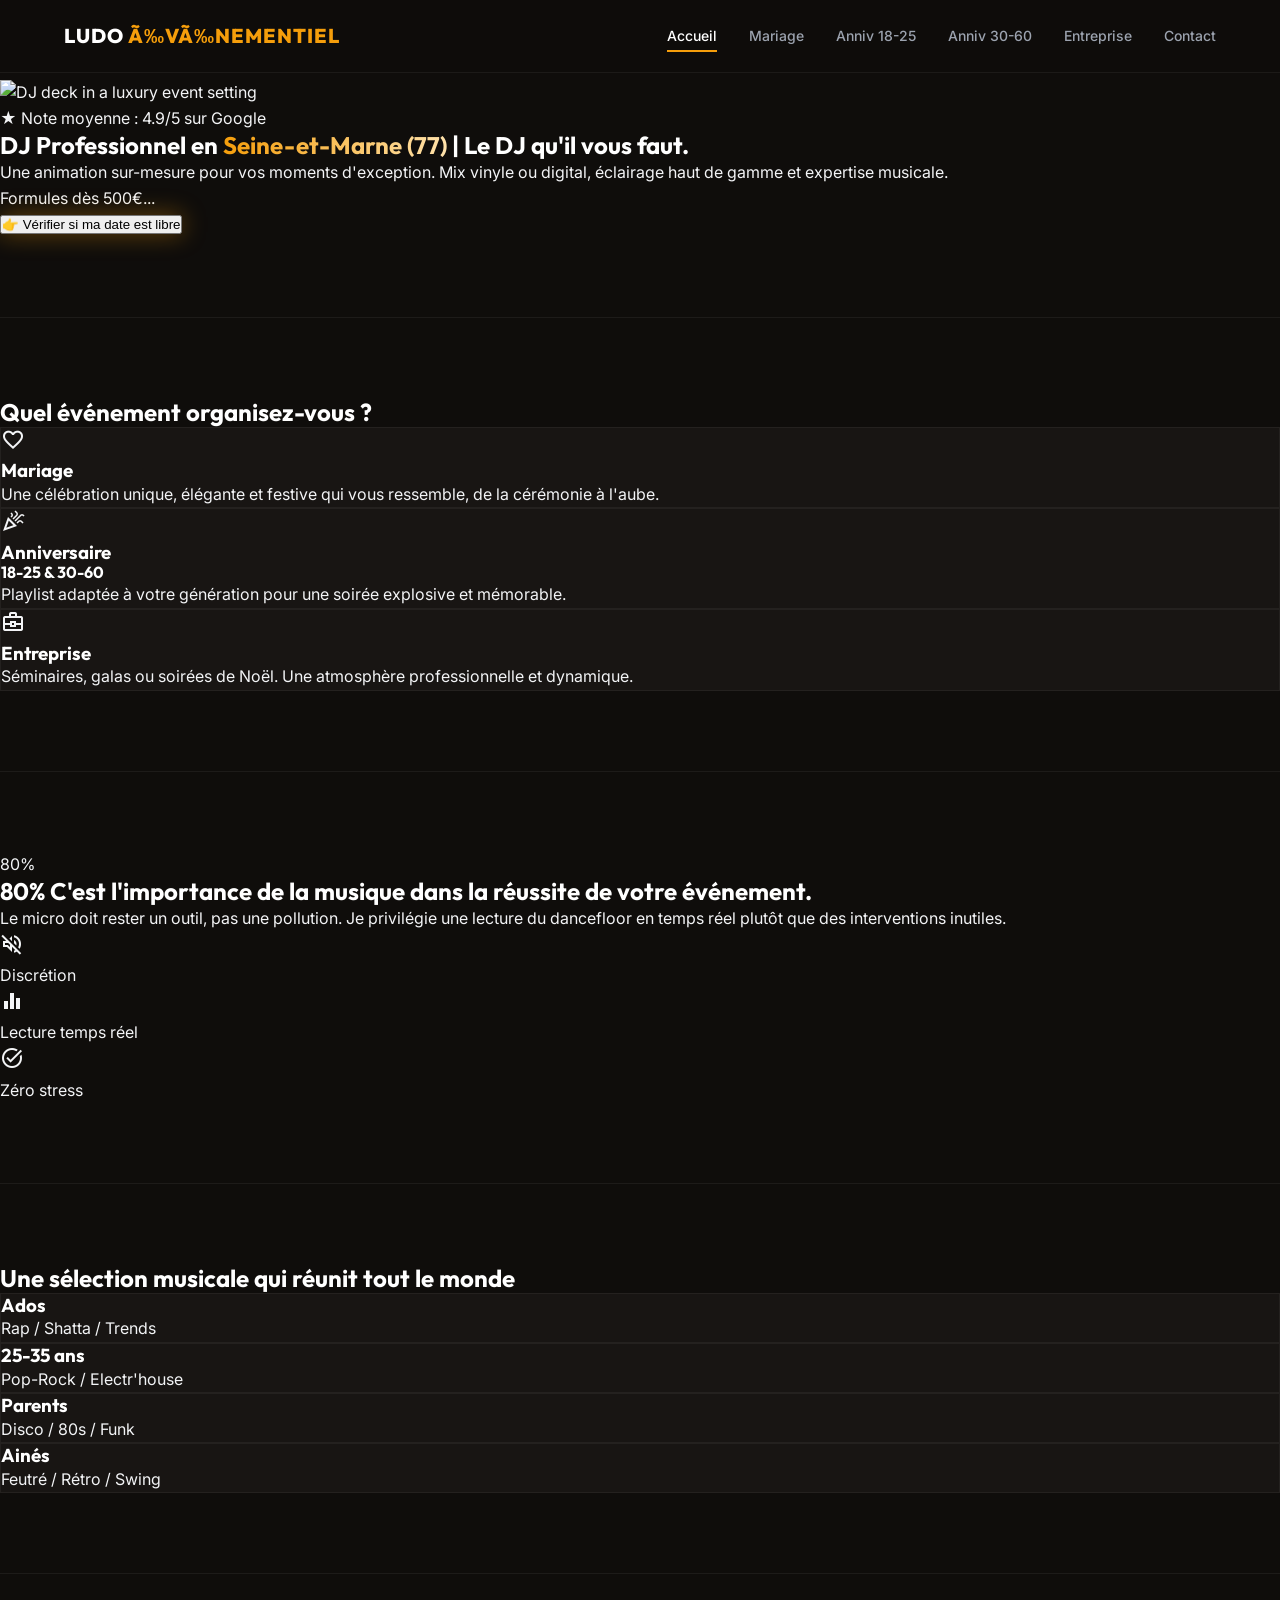
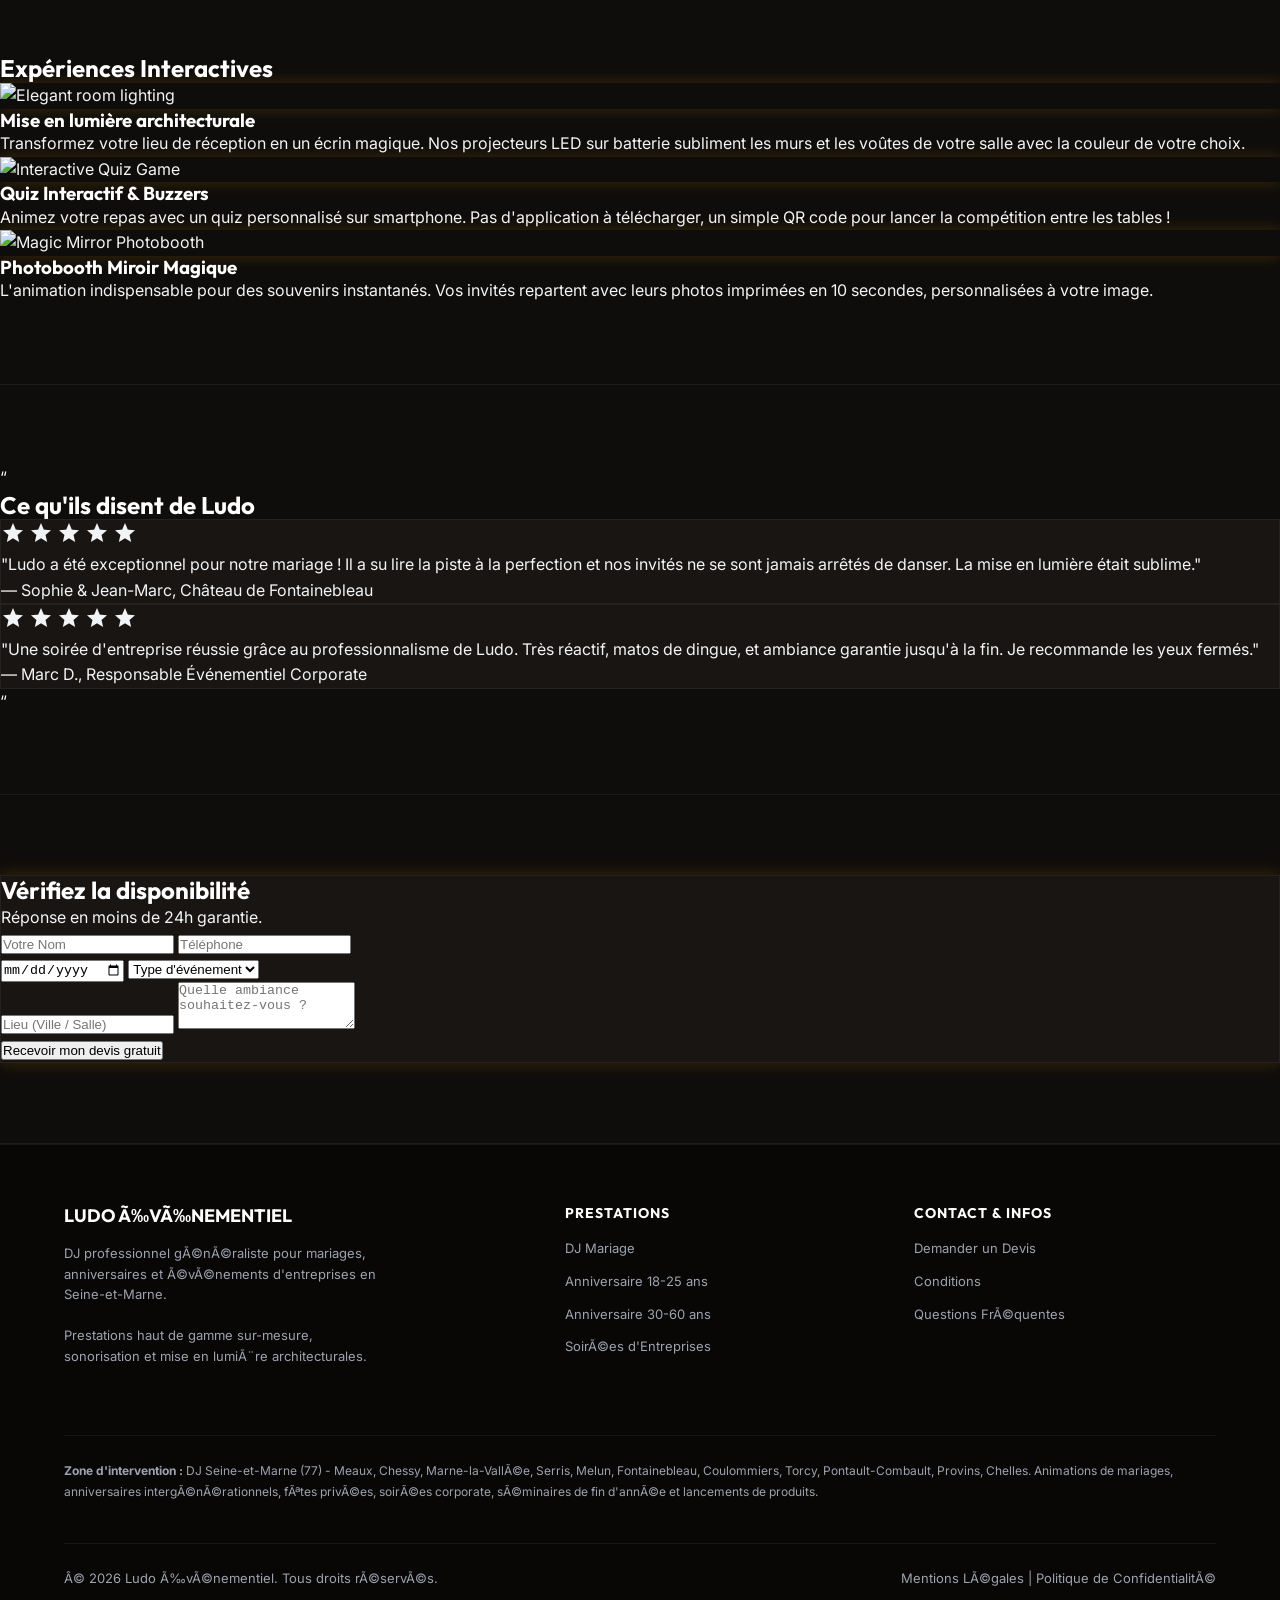
==== index.html @ 6e0201ec "Initial commit: Upload Ludo Evenementiel prototype" ====
<!DOCTYPE html>

<html class="dark" lang="fr"><head>
<meta charset="utf-8"/>
<meta content="width=device-width, initial-scale=1.0" name="viewport"/>
<title>LUDO ÉVÉNEMENTIEL - DJ Professionnel Premium en Seine-et-Marne (77)</title>
<script src="https://cdn.tailwindcss.com?plugins=forms,container-queries"></script>
<link href="https://fonts.googleapis.com/css2?family=Outfit:wght@400;600;700;800&amp;family=Nunito+Sans:wght@400;600;700&amp;family=Inter:wght@400;700&amp;display=swap" rel="stylesheet"/>
<link href="https://fonts.googleapis.com/css2?family=Material+Symbols+Outlined:wght,FILL@100..700,0..1&amp;display=swap" rel="stylesheet"/>
<link href="https://fonts.googleapis.com/css2?family=Material+Symbols+Outlined:wght,FILL@100..700,0..1&amp;display=swap" rel="stylesheet"/>
<script id="tailwind-config">
        tailwind.config = {
            darkMode: "class",
            theme: {
                extend: {
                    "colors": {
    "background": "var(--bg-dark)",
    "surface": "var(--bg-dark)",
    "on-background": "var(--text-main)",
    "on-surface": "var(--text-main)",
    "on-surface-variant": "var(--text-muted)",
    "text-brown-deep": "var(--text-heading)",
    "primary": "var(--primary)",
    "primary-container": "var(--primary-glow)",
    "on-primary": "var(--text-heading)",
    "on-primary-container": "var(--text-main)",
    "secondary": "var(--text-muted)",
    "on-secondary": "var(--text-main)",
    "secondary-container": "var(--bg-card-hover)",
    "on-secondary-container": "var(--text-main)",
    "tertiary": "var(--border)",
    "on-tertiary": "var(--text-main)",
    "tertiary-container": "var(--bg-card-hover)",
    "on-tertiary-container": "var(--text-main)",
    "surface-paper": "var(--bg-card)",
    "surface-container-lowest": "var(--bg-card)",
    "surface-container-low": "var(--bg-card-hover)",
    "surface-container": "var(--bg-card)",
    "surface-container-high": "var(--bg-card-hover)",
    "surface-container-highest": "var(--bg-card-hover)",
    "surface-dim": "var(--bg-card-hover)",
    "surface-bright": "var(--bg-dark)",
    "surface-tint": "var(--primary)",
    "outline": "var(--border)",
    "outline-variant": "var(--border)",
    "corporate-slate": "var(--primary)"
},
                    "borderRadius": {
                        "DEFAULT": "0.25rem",
                        "lg": "0.5rem",
                        "xl": "0.75rem",
                        "full": "9999px"
                    },
                    "spacing": {
                        "gutter": "24px",
                        "base": "8px",
                        "section-gap": "80px",
                        "container-padding-mobile": "20px",
                        "container-padding-desktop": "64px"
                    },
                    "fontFamily": {
                        "label-caps": ["Inter"],
                        "display-lg": ["Outfit"],
                        "body-md": ["Nunito Sans"],
                        "body-lg": ["Nunito Sans"],
                        "headline-md": ["Outfit"],
                        "display-lg-mobile": ["Outfit"]
                    },
                    "fontSize": {
                        "label-caps": ["12px", {"lineHeight": "16px", "letterSpacing": "0.1em", "fontWeight": "700"}],
                        "display-lg": ["48px", {"lineHeight": "56px", "letterSpacing": "-0.02em", "fontWeight": "700"}],
                        "body-md": ["16px", {"lineHeight": "24px", "fontWeight": "400"}],
                        "body-lg": ["18px", {"lineHeight": "28px", "fontWeight": "400"}],
                        "headline-md": ["24px", {"lineHeight": "32px", "fontWeight": "600"}],
                        "display-lg-mobile": ["32px", {"lineHeight": "40px", "fontWeight": "700"}]
                    }
                },
            },
        }
    </script>
<style>
        body {
            background-color: #0f0d0b;
            color: #f3f4f6;
            -webkit-font-smoothing: antialiased;
        }
        .glass-card {
            background: rgba(27, 24, 22, 0.85);
            backdrop-filter: blur(20px);
            border: 1px solid rgba(255, 255, 255, 0.05);
        }
        .amber-glow {
            box-shadow: 0 0 15px rgba(245, 158, 11, 0.2);
        }
        .amber-glow-strong {
            box-shadow: 0 0 25px rgba(245, 158, 11, 0.4);
        }
        .material-symbols-outlined {
            font-variation-settings: 'FILL' 0, 'wght' 400, 'GRAD' 0, 'opsz' 24;
        }
        .shimmer-text {
            background: linear-gradient(90deg, #f59e0b, #ffe2ab, #f59e0b);
            background-size: 200% auto;
            -webkit-background-clip: text;
            -webkit-text-fill-color: transparent;
            animation: shimmer 4s linear infinite;
        }
        @keyframes shimmer {
            to { background-position: 200% center; }
        }
    </style>
<style>
    body {
      min-height: max(884px, 100dvh);
    }
  </style>
  
  <!-- Shared CSS Variables and Styles -->
  <link rel="stylesheet" href="./shared/style.css">
</head>
<body class="antialiased flex flex-col min-h-screen font-body-md">
<!-- TopAppBar -->
<!-- En-tÃªte / Navigation -->
<header>
  <div class="container nav-wrapper">
    <a href="./index.html" class="logo">
      LUDO <span>Ã‰VÃ‰NEMENTIEL</span>
    </a>
    <button class="menu-toggle" id="menuToggle" aria-label="Menu principal">
      <span></span>
      <span></span>
      <span></span>
    </button>
    <ul class="nav-menu" id="navMenu">
      <li><a href="./index.html" class="nav-link active">Accueil</a></li>
      <li><a href="./mariage/index.html" class="nav-link ">Mariage</a></li>
      <li><a href="./anniv-18-25/index.html" class="nav-link ">Anniv 18-25</a></li>
      <li><a href="./anniv-30-60/index.html" class="nav-link ">Anniv 30-60</a></li>
      <li><a href="./entreprise/index.html" class="nav-link ">Entreprise</a></li>
      <li><a href="./contact/index.html" class="nav-link ">Contact</a></li>
    </ul>
  </div>
</header>
<main class="mt-16">
<!-- Hero Section -->
<section class="relative h-[795px] flex flex-col justify-end px-container-padding-mobile pb-section-gap overflow-hidden">
<div class="absolute inset-0 z-0">
<img alt="DJ deck in a luxury event setting" class="w-full h-full object-cover opacity-60 scale-105" data-alt="A professional Pioneer DJ controller sitting on a clean white tablecloth in the foreground of a luxuriously decorated wedding ballroom. The background is filled with warm, out-of-focus bokeh lights from elegant chandeliers and fairy lights draped across the ceiling. Sophisticated floral arrangements and well-dressed guests dancing subtly fill the atmospheric, high-end event space. The overall mood is premium, cinematic, and vibrantly celebratory with a deep warm color palette." src="https://lh3.googleusercontent.com/aida-public/[base64]"/>
<div class="absolute inset-0 bg-gradient-to-t from-[#0f0d0b] via-[#0f0d0b]/40 to-transparent"></div>
</div>
<div class="relative z-10 space-y-6">
<div class="inline-flex items-center gap-2 bg-primary/10 border border-primary/20 px-4 py-1.5 rounded-full">
<span class="text-primary font-bold text-label-caps">★ Note moyenne : 4.9/5 sur Google</span>
</div>
<h1 class="font-display-lg-mobile text-display-lg-mobile md:font-display-lg md:text-display-lg text-on-surface leading-tight">
                    DJ Professionnel en <span class="shimmer-text">Seine-et-Marne (77)</span> | Le DJ qu'il vous faut.
                </h1>
<p class="font-body-lg text-on-surface-variant max-w-lg">
                    Une animation sur-mesure pour vos moments d'exception. Mix vinyle ou digital, éclairage haut de gamme et expertise musicale.
                </p>
<div class="flex flex-col gap-4 pt-4">
<p class="text-primary font-bold font-headline-md italic">Formules dès 500€...</p>
<button class="bg-primary-container text-on-primary-container px-gutter py-4 rounded-xl font-bold amber-glow-strong flex items-center justify-center gap-2 active:scale-95 transition-all">
                        👉 Vérifier si ma date est libre
                    </button>
</div>
</div>
</section>
<!-- Segmentation Section -->
<section class="py-section-gap px-container-padding-mobile bg-surface">
<h2 class="font-headline-md text-on-surface mb-8">Quel événement organisez-vous ?</h2>
<div class="grid grid-cols-1 md:grid-cols-3 gap-6">
<!-- Card 1 -->
<div class="glass-card p-6 rounded-2xl flex flex-col gap-4 border border-white/5 group hover:border-primary/50 transition-all">
<span class="material-symbols-outlined text-primary text-4xl" data-icon="favorite">favorite</span>
<h3 class="font-headline-md text-on-surface">Mariage</h3>
<p class="text-on-surface-variant font-body-md">Une célébration unique, élégante et festive qui vous ressemble, de la cérémonie à l'aube.</p>
</div>
<!-- Card 2 -->
<div class="glass-card p-6 rounded-2xl flex flex-col gap-4 border border-white/5 group hover:border-primary/50 transition-all">
<span class="material-symbols-outlined text-primary text-4xl" data-icon="celebration">celebration</span>
<h3 class="font-headline-md text-on-surface">Anniversaire</h3>
<h4 class="text-label-caps text-on-primary-container bg-primary/20 px-2 py-1 rounded w-fit">18-25 &amp; 30-60</h4>
<p class="text-on-surface-variant font-body-md">Playlist adaptée à votre génération pour une soirée explosive et mémorable.</p>
</div>
<!-- Card 3 -->
<div class="glass-card p-6 rounded-2xl flex flex-col gap-4 border border-white/5 group hover:border-primary/50 transition-all">
<span class="material-symbols-outlined text-primary text-4xl" data-icon="business_center">business_center</span>
<h3 class="font-headline-md text-on-surface">Entreprise</h3>
<p class="text-on-surface-variant font-body-md">Séminaires, galas ou soirées de Noël. Une atmosphère professionnelle et dynamique.</p>
</div>
</div>
</section>
<!-- Promise Section -->
<section class="py-section-gap px-container-padding-mobile relative overflow-hidden">
<div class="absolute -right-20 top-0 opacity-10 font-display-lg text-[200px] leading-none select-none text-primary pointer-events-none">80%</div>
<div class="max-w-4xl mx-auto text-center space-y-6">
<h2 class="font-display-lg-mobile md:font-display-lg text-primary leading-tight">
<span class="text-[80px] md:text-[120px] block font-extrabold mb-4">80%</span>
                    C'est l'importance de la musique dans la réussite de votre événement.
                </h2>
<p class="font-body-lg text-on-surface-variant max-w-2xl mx-auto">
                    Le micro doit rester un outil, pas une pollution. Je privilégie une lecture du dancefloor en temps réel plutôt que des interventions inutiles.
                </p>
<div class="grid grid-cols-1 md:grid-cols-3 gap-base md:gap-gutter pt-12">
<div class="flex flex-col items-center gap-2">
<div class="w-12 h-12 bg-primary/20 rounded-full flex items-center justify-center">
<span class="material-symbols-outlined text-primary" data-icon="volume_off">volume_off</span>
</div>
<p class="font-bold text-on-surface">Discrétion</p>
</div>
<div class="flex flex-col items-center gap-2">
<div class="w-12 h-12 bg-primary/20 rounded-full flex items-center justify-center">
<span class="material-symbols-outlined text-primary" data-icon="equalizer">equalizer</span>
</div>
<p class="font-bold text-on-surface">Lecture temps réel</p>
</div>
<div class="flex flex-col items-center gap-2">
<div class="w-12 h-12 bg-primary/20 rounded-full flex items-center justify-center">
<span class="material-symbols-outlined text-primary" data-icon="task_alt">task_alt</span>
</div>
<p class="font-bold text-on-surface">Zéro stress</p>
</div>
</div>
</div>
</section>
<!-- Adaptation Section -->
<section class="py-section-gap px-container-padding-mobile bg-surface-container-low">
<h2 class="font-headline-md text-on-surface text-center mb-12">Une sélection musicale qui réunit tout le monde</h2>
<div class="grid grid-cols-2 md:grid-cols-4 gap-4">
<div class="glass-card aspect-square p-4 rounded-xl flex flex-col justify-end relative group overflow-hidden">
<div class="absolute inset-0 bg-primary/5 group-hover:bg-primary/10 transition-colors"></div>
<div class="relative z-10">
<h3 class="font-bold text-on-surface">Ados</h3>
<p class="text-xs text-on-surface-variant">Rap / Shatta / Trends</p>
</div>
</div>
<div class="glass-card aspect-square p-4 rounded-xl flex flex-col justify-end relative group overflow-hidden">
<div class="absolute inset-0 bg-primary/5 group-hover:bg-primary/10 transition-colors"></div>
<div class="relative z-10">
<h3 class="font-bold text-on-surface">25-35 ans</h3>
<p class="text-xs text-on-surface-variant">Pop-Rock / Electr'house</p>
</div>
</div>
<div class="glass-card aspect-square p-4 rounded-xl flex flex-col justify-end relative group overflow-hidden">
<div class="absolute inset-0 bg-primary/5 group-hover:bg-primary/10 transition-colors"></div>
<div class="relative z-10">
<h3 class="font-bold text-on-surface">Parents</h3>
<p class="text-xs text-on-surface-variant">Disco / 80s / Funk</p>
</div>
</div>
<div class="glass-card aspect-square p-4 rounded-xl flex flex-col justify-end relative group overflow-hidden">
<div class="absolute inset-0 bg-primary/5 group-hover:bg-primary/10 transition-colors"></div>
<div class="relative z-10">
<h3 class="font-bold text-on-surface">Ainés</h3>
<p class="text-xs text-on-surface-variant">Feutré / Rétro / Swing</p>
</div>
</div>
</div>
</section>
<!-- Interactive Experiences -->
<section class="py-section-gap px-container-padding-mobile space-y-12">
<h2 class="font-headline-md text-on-surface text-center">Expériences Interactives</h2>
<!-- Lighting Section -->
<div class="flex flex-col md:flex-row gap-gutter items-center">
<div class="w-full md:w-1/2 rounded-3xl overflow-hidden amber-glow aspect-video relative">
<img alt="Elegant room lighting" class="w-full h-full object-cover" data-alt="An expansive, ancient stone barn converted into a majestic dining hall for a gala event. The rough-textured stone walls are bathed in warm, upward-facing amber architectural lighting, creating long dramatic shadows and a cozy, golden atmosphere. Rows of long wooden tables with white runners, candelabras, and delicate floral settings stretch through the room, while fairy lights twinkle from the high timber-beamed ceiling. The scene is intimate, premium, and sophisticated with high visual contrast." src="https://lh3.googleusercontent.com/aida-public/[base64]"/>
</div>
<div class="w-full md:w-1/2 space-y-4">
<h3 class="font-headline-md text-primary">Mise en lumière architecturale</h3>
<p class="text-on-surface-variant">Transformez votre lieu de réception en un écrin magique. Nos projecteurs LED sur batterie subliment les murs et les voûtes de votre salle avec la couleur de votre choix.</p>
</div>
</div>
<!-- Quiz Section -->
<div class="flex flex-col md:flex-row-reverse gap-gutter items-center">
<div class="w-full md:w-1/2 rounded-3xl overflow-hidden amber-glow aspect-video relative">
<img alt="Interactive Quiz Game" class="w-full h-full object-cover" data-alt="A POV close-up shot of a guest's hand holding a sleek smartphone in a dimly lit, high-energy party environment. The phone screen displays a vibrant interactive quiz with multiple-choice questions. In the background, a large digital leaderboard is projected on a screen, showing player names and scores under dramatic club lighting. People in elegant evening wear are blurred in the background, holding drinks and laughing, capturing a moment of tech-enabled social engagement and gamified fun." src="https://lh3.googleusercontent.com/aida-public/[base64]"/>
</div>
<div class="w-full md:w-1/2 space-y-4">
<h3 class="font-headline-md text-primary">Quiz Interactif &amp; Buzzers</h3>
<p class="text-on-surface-variant">Animez votre repas avec un quiz personnalisé sur smartphone. Pas d'application à télécharger, un simple QR code pour lancer la compétition entre les tables !</p>
</div>
</div>
<!-- Photobooth Section -->
<div class="flex flex-col md:flex-row gap-gutter items-center">
<div class="w-full md:w-1/2 rounded-3xl overflow-hidden amber-glow aspect-video relative">
<img alt="Magic Mirror Photobooth" class="w-full h-full object-cover" data-alt="A modern, full-length magic mirror photobooth standing in a luxurious hotel lobby with rich red carpets and heavy velvet curtains. The mirror's edge glows with an integrated LED strip, and its screen displays a group of laughing friends posing together. Warm string lights wrap around a nearby pillar, reflecting in the mirror and adding to the opulent, festive atmosphere. The design is sleek, futuristic, and perfectly integrated into a high-end celebratory setting." src="https://lh3.googleusercontent.com/aida-public/[base64]"/>
</div>
<div class="w-full md:w-1/2 space-y-4">
<h3 class="font-headline-md text-primary">Photobooth Miroir Magique</h3>
<p class="text-on-surface-variant">L'animation indispensable pour des souvenirs instantanés. Vos invités repartent avec leurs photos imprimées en 10 secondes, personnalisées à votre image.</p>
</div>
</div>
</section>
<!-- Social Proof -->
<section class="py-section-gap px-container-padding-mobile bg-surface relative">
<span class="absolute top-10 left-4 text-9xl font-display-lg text-primary opacity-5 select-none">“</span>
<h2 class="font-headline-md text-on-surface text-center mb-16 relative z-10">Ce qu'ils disent de Ludo</h2>
<div class="flex flex-col gap-6 max-w-2xl mx-auto">
<div class="glass-card p-8 rounded-3xl space-y-4 border-l-4 border-l-primary">
<div class="flex gap-1 text-primary">
<span class="material-symbols-outlined" style="font-variation-settings: 'FILL' 1;">star</span>
<span class="material-symbols-outlined" style="font-variation-settings: 'FILL' 1;">star</span>
<span class="material-symbols-outlined" style="font-variation-settings: 'FILL' 1;">star</span>
<span class="material-symbols-outlined" style="font-variation-settings: 'FILL' 1;">star</span>
<span class="material-symbols-outlined" style="font-variation-settings: 'FILL' 1;">star</span>
</div>
<p class="font-body-lg italic">"Ludo a été exceptionnel pour notre mariage ! Il a su lire la piste à la perfection et nos invités ne se sont jamais arrêtés de danser. La mise en lumière était sublime."</p>
<p class="font-bold text-on-surface">— Sophie &amp; Jean-Marc, Château de Fontainebleau</p>
</div>
<div class="glass-card p-8 rounded-3xl space-y-4 border-l-4 border-l-primary">
<div class="flex gap-1 text-primary">
<span class="material-symbols-outlined" style="font-variation-settings: 'FILL' 1;">star</span>
<span class="material-symbols-outlined" style="font-variation-settings: 'FILL' 1;">star</span>
<span class="material-symbols-outlined" style="font-variation-settings: 'FILL' 1;">star</span>
<span class="material-symbols-outlined" style="font-variation-settings: 'FILL' 1;">star</span>
<span class="material-symbols-outlined" style="font-variation-settings: 'FILL' 1;">star</span>
</div>
<p class="font-body-lg italic">"Une soirée d'entreprise réussie grâce au professionnalisme de Ludo. Très réactif, matos de dingue, et ambiance garantie jusqu'à la fin. Je recommande les yeux fermés."</p>
<p class="font-bold text-on-surface">— Marc D., Responsable Événementiel Corporate</p>
</div>
</div>
<span class="absolute bottom-10 right-4 text-9xl font-display-lg text-primary opacity-5 select-none rotate-180">“</span>
</section>
<!-- Lead Capture Form -->
<section class="py-section-gap px-container-padding-mobile bg-[#0f0d0b]">
<div class="max-w-xl mx-auto glass-card p-gutter rounded-[2rem] space-y-8 border border-primary/20 amber-glow">
<div class="text-center">
<h2 class="font-headline-md text-on-surface mb-2">Vérifiez la disponibilité</h2>
<p class="text-on-surface-variant">Réponse en moins de 24h garantie.</p>
</div>
<form class="space-y-4">
<div class="grid grid-cols-1 gap-4">
<input class="bg-surface-container border border-white/10 rounded-xl px-4 py-3 focus:ring-primary focus:border-primary placeholder:text-outline-variant text-on-surface" placeholder="Votre Nom" type="text"/>
<input class="bg-surface-container border border-white/10 rounded-xl px-4 py-3 focus:ring-primary focus:border-primary placeholder:text-outline-variant text-on-surface" placeholder="Téléphone" type="tel"/>
<div class="grid grid-cols-2 gap-4">
<input class="bg-surface-container border border-white/10 rounded-xl px-4 py-3 focus:ring-primary focus:border-primary text-on-surface" type="date"/>
<select class="bg-surface-container border border-white/10 rounded-xl px-4 py-3 focus:ring-primary focus:border-primary text-on-surface">
<option>Type d'événement</option>
<option>Mariage</option>
<option>Anniversaire</option>
<option>Entreprise</option>
<option>Autre</option>
</select>
</div>
<input class="bg-surface-container border border-white/10 rounded-xl px-4 py-3 focus:ring-primary focus:border-primary placeholder:text-outline-variant text-on-surface" placeholder="Lieu (Ville / Salle)" type="text"/>
<textarea class="bg-surface-container border border-white/10 rounded-xl px-4 py-3 focus:ring-primary focus:border-primary placeholder:text-outline-variant text-on-surface" placeholder="Quelle ambiance souhaitez-vous ?" rows="3"></textarea>
</div>
<button class="w-full bg-primary-container text-on-primary-container font-bold py-4 rounded-xl shadow-lg active:scale-95 transition-transform" type="submit">
                        Recevoir mon devis gratuit
                    </button>
</form>
</div>
</section>
</main>
<!-- Footer -->
<!-- Pied de page -->
<footer>
  <div class="container">
    <div class="footer-grid">
      <div class="footer-brand">
        <h3>LUDO Ã‰VÃ‰NEMENTIEL</h3>
        <p>DJ professionnel gÃ©nÃ©raliste pour mariages, anniversaires et Ã©vÃ©nements d'entreprises en Seine-et-Marne.</p>
        <p>Prestations haut de gamme sur-mesure, sonorisation et mise en lumiÃ¨re architecturales.</p>
      </div>
      <div class="footer-links">
        <h4>Prestations</h4>
        <ul>
          <li><a href="./mariage/index.html">DJ Mariage</a></li>
          <li><a href="./anniv-18-25/index.html">Anniversaire 18-25 ans</a></li>
          <li><a href="./anniv-30-60/index.html">Anniversaire 30-60 ans</a></li>
          <li><a href="./entreprise/index.html">SoirÃ©es d'Entreprises</a></li>
        </ul>
      </div>
      <div class="footer-links">
        <h4>Contact &amp; Infos</h4>
        <ul>
          <li><a href="./contact/index.html">Demander un Devis</a></li>
          <li><a href="./index.html#conditions">Conditions</a></li>
          <li><a href="./contact/index.html#faq">Questions FrÃ©quentes</a></li>
        </ul>
      </div>
      <div class="footer-seo-paragraph">
        <strong>Zone d'intervention :</strong> DJ Seine-et-Marne (77) - Meaux, Chessy, Marne-la-VallÃ©e, Serris, Melun, Fontainebleau, Coulommiers, Torcy, Pontault-Combault, Provins, Chelles. Animations de mariages, anniversaires intergÃ©nÃ©rationnels, fÃªtes privÃ©es, soirÃ©es corporate, sÃ©minaires de fin d'annÃ©e et lancements de produits.
      </div>
    </div>
    <div class="footer-bottom">
      <p>Â© 2026 Ludo Ã‰vÃ©nementiel. Tous droits rÃ©servÃ©s.</p>
      <p>
        <a href="#">Mentions LÃ©gales</a> | 
        <a href="#">Politique de ConfidentialitÃ©</a>
      </p>
    </div>
  </div>
</footer>
<script>
        // Micro-interaction for smooth scrolling and simple reveal
        document.addEventListener('DOMContentLoaded', () => {
            const sections = document.querySelectorAll('section');
            const options = {
                threshold: 0.1
            };
            
            const observer = new IntersectionObserver((entries) => {
                entries.forEach(entry => {
                    if (entry.isIntersecting) {
                        entry.target.classList.add('opacity-100', 'translate-y-0');
                        entry.target.classList.remove('opacity-0', 'translate-y-8');
                    }
                });
            }, options);

            sections.forEach(section => {
                section.classList.add('transition-all', 'duration-700', 'ease-out', 'opacity-0', 'translate-y-8');
                observer.observe(section);
            });
        });
    </script>
  <script>
    document.addEventListener('DOMContentLoaded', () => {
      const menuToggle = document.getElementById('menuToggle');
      const navMenu = document.getElementById('navMenu');
      if (menuToggle && navMenu) {
        menuToggle.addEventListener('click', () => {
          menuToggle.classList.toggle('active');
          navMenu.classList.toggle('active');
        });
      }
    });
  </script>
</body></html>
---- shared/style.css ----
/* ==========================================================================
   DESIGN SYSTEM - DJ LUDO V3 (SHARED CSS)
   ========================================================================== */

/* 1. Variables Globales & Thème (Theme Factory / Atelier) */
:root {
  /* Palette de couleurs par défaut (Mode Sombre / Ludo Noir) */
  --bg-dark: #0f0d0b;           /* Noir chaud (Atelier Décision 1) */
  --bg-card: #1b1816;           /* Cartes et sections secondaires */
  --bg-card-hover: #26221f;     /* Effet de survol */
  --text-main: #f3f4f6;         /* Gris clair/blanc principal */
  --text-muted: #9ca3af;        /* Gris moyen secondaire */
  --text-heading: #ffffff;      /* Blanc pour les titres */
  --primary: #f59e0b;           /* Ambre principal */
  --primary-glow: rgba(245, 158, 11, 0.3); /* Lueur active */
  --border: rgba(255, 255, 255, 0.06);     /* Bordure fine standard */
  --border-active: rgba(245, 158, 11, 0.4);/* Bordure active */
  --bg-header: rgba(15, 13, 11, 0.9);      /* Fond de l'en-tête */
  --bg-footer: #080706;                     /* Fond du pied de page */
  --card-shadow: none;
  
  /* Typographies */
  --font-title: 'Outfit', sans-serif;
  --font-body: 'Inter', sans-serif;

  /* Espacements et Rayons */
  --radius-sm: 4px;
  --radius-md: 8px;
  --radius-lg: 12px;
  --transition-smooth: all 0.3s ease;
  
  /* Paddings de sections */
  --section-padding: 80px 0;
  --section-padding-large: 120px 0; /* Atelier Décision 8 */
}

/* Thème Mariage & Anniversaires (Warm Minimalism) */
.theme-warm, .theme-wedding {
  --bg-dark: #fff8f4;           /* Fond crème/beige */
  --bg-card: #ffffff;           /* Fond de carte blanc */
  --bg-card-hover: #fbf6f0;     /* Survol crème légèrement plus sombre */
  --text-main: #352512;         /* Texte principal marron foncé */
  --text-muted: #5c4d3c;        /* Texte secondaire marron doux */
  --text-heading: #352512;      /* Titres marron foncé */
  --primary: #f59e0b;           /* Touche d'accent ambre */
  --primary-glow: rgba(245, 158, 11, 0.2);
  --border: #bec6b3;            /* Bordures vert sauge fines */
  --border-active: #f59e0b;     /* Bordure active ambre */
  --bg-header: rgba(255, 248, 244, 0.9);
  --bg-footer: #f5ede6;
  --card-shadow: 0 10px 30px rgba(53, 37, 18, 0.05); /* Ombre douce teintée marron */
}

/* Thème Entreprise / Corporate (Slate Blue) */
.theme-corporate {
  --bg-dark: #f1f5f9;           /* Fond gris-bleu très clair */
  --bg-card: #ffffff;           /* Fond de carte blanc */
  --bg-card-hover: #e2e8f0;     /* Survol gris clair */
  --text-main: #1e293b;         /* Texte principal slate */
  --text-muted: #4f6070;        /* Texte secondaire slate blue */
  --text-heading: #0f172a;      /* Titres slate foncé */
  --primary: #4f6070;           /* Accent bleu ardoise corporate */
  --primary-glow: rgba(79, 96, 112, 0.2);
  --border: #cbd5e1;            /* Bordures grises */
  --border-active: #4f6070;     /* Bordure active bleu ardoise */
  --bg-header: rgba(241, 245, 249, 0.9);
  --bg-footer: #cbd5e1;
  --card-shadow: 0 10px 30px rgba(79, 96, 112, 0.08); /* Ombre bleu ardoise */
}

/* 2. Reset & Base Layout */
* {
  box-sizing: border-box;
  margin: 0;
  padding: 0;
}

html {
  scroll-behavior: smooth;
}

body {
  font-family: var(--font-body);
  background-color: var(--bg-dark);
  color: var(--text-main);
  line-height: 1.6;
  overflow-x: hidden;
  -webkit-font-smoothing: antialiased;
}

a {
  color: inherit;
  text-decoration: none;
}

.container {
  width: 100%;
  max-width: 1200px;
  margin: 0 auto;
  padding: 0 24px;
}

section {
  padding: var(--section-padding);
  border-bottom: 1px solid var(--border);
  position: relative;
}

/* 3. Typographies & Titres */
h1, h2, h3, h4 {
  font-family: var(--font-title);
  font-weight: 700;
  color: var(--text-heading);
  line-height: 1.2;
}

.section-header {
  text-align: center;
  max-width: 700px;
  margin: 0 auto 56px auto;
}

.section-eyebrow {
  font-size: 13px;
  font-weight: 600;
  color: var(--primary);
  text-transform: uppercase;
  letter-spacing: 2px;
  margin-bottom: 12px;
  display: block;
}

.section-title {
  font-size: 32px;
  margin-bottom: 16px;
}

@media (min-width: 768px) {
  .section-title {
    font-size: 40px;
  }
}

/* 4. En-tête / Navigation */
header {
  position: fixed;
  top: 0;
  width: 100%;
  background: var(--bg-header);
  backdrop-filter: blur(12px);
  -webkit-backdrop-filter: blur(12px);
  z-index: 1000;
  border-bottom: 1px solid var(--border);
}

.nav-wrapper {
  display: flex;
  justify-content: space-between;
  align-items: center;
  height: 72px;
}

.logo {
  font-family: var(--font-title);
  font-weight: 800;
  font-size: 20px;
  letter-spacing: 1px;
  color: var(--text-heading);
}

.logo span {
  color: var(--primary);
}

.nav-menu {
  display: flex;
  gap: 32px;
  list-style: none;
}

.nav-link {
  font-size: 14px;
  font-weight: 500;
  color: var(--text-muted);
  transition: var(--transition-smooth);
  position: relative;
  padding: 8px 0;
}

.nav-link:hover, .nav-link.active {
  color: #ffffff;
}

.nav-link::after {
  content: '';
  position: absolute;
  bottom: 0;
  left: 0;
  width: 0;
  height: 2px;
  background-color: var(--primary);
  transition: var(--transition-smooth);
}

.nav-link:hover::after, .nav-link.active::after {
  width: 100%;
}

/* Menu Mobile Hamburger */
.menu-toggle {
  display: none;
  background: none;
  border: none;
  cursor: pointer;
  padding: 8px;
}

.menu-toggle span {
  display: block;
  width: 24px;
  height: 2px;
  background-color: var(--text-heading);
  margin-bottom: 6px;
  transition: var(--transition-smooth);
}

.menu-toggle span:last-child {
  margin-bottom: 0;
}

@media (max-width: 768px) {
  .menu-toggle {
    display: block;
  }
  
  .nav-menu {
    display: none;
    position: absolute;
    top: 72px;
    left: 0;
    width: 100%;
    background-color: var(--bg-dark);
    flex-direction: column;
    gap: 0;
    border-bottom: 1px solid var(--border);
  }
  
  .nav-menu.active {
    display: flex;
  }
  
  .nav-menu li {
    width: 100%;
    text-align: center;
  }
  
  .nav-menu li a {
    display: block;
    padding: 16px 0;
    border-bottom: 1px solid rgba(255, 255, 255, 0.02);
  }
  
  .nav-menu li a::after {
    display: none;
  }
}

/* 5. Boutons & Actions (Ergonomie Tactile Mobile-first) */
.btn {
  display: inline-flex;
  align-items: center;
  justify-content: center;
  padding: 12px 24px;
  border-radius: var(--radius-md);
  font-size: 15px;
  font-weight: 600;
  transition: var(--transition-smooth);
  cursor: pointer;
  border: none;
  outline: none;
  min-height: 48px; /* Target tactile ergonomique */
  text-align: center;
}

.btn-primary {
  background-color: var(--primary);
  color: #000000;
  box-shadow: 0 4px 14px var(--primary-glow);
}

.btn-primary:hover {
  transform: translateY(-2px);
  box-shadow: 0 6px 20px var(--primary-glow);
  background-color: #fbbf24;
}

.btn-outline {
  background: transparent;
  color: var(--primary);
  border: 1px solid var(--primary);
}

.btn-outline:hover {
  background: var(--primary-glow);
  transform: translateY(-2px);
}

/* 6. Grilles & Cartes */
.grid-3 {
  display: grid;
  grid-template-columns: 1fr;
  gap: 24px;
}

.grid-2 {
  display: grid;
  grid-template-columns: 1fr;
  gap: 24px;
}

@media (min-width: 768px) {
  .grid-3 {
    grid-template-columns: repeat(3, 1fr);
  }
  .grid-2 {
    grid-template-columns: repeat(2, 1fr);
  }
}

.card {
  background-color: var(--bg-card);
  border: 1px solid var(--border);
  border-radius: var(--radius-lg);
  padding: 32px 24px;
  transition: var(--transition-smooth);
  position: relative;
  overflow: hidden;
  box-shadow: var(--card-shadow, none);
}

.card:hover {
  background-color: var(--bg-card-hover);
  border-color: var(--border-active);
  transform: translateY(-4px);
}

.card-icon {
  font-size: 28px;
  margin-bottom: 20px;
  color: var(--primary);
}

.card-title {
  font-size: 20px;
  margin-bottom: 12px;
}

.card-desc {
  font-size: 14px;
  color: var(--text-muted);
}

/* 7. Bloc "Promesse" (Atelier Décision 2 & 8) */
.promise-section {
  padding: var(--section-padding-large);
  background: radial-gradient(circle at 10% 50%, rgba(245, 158, 11, 0.04) 0%, transparent 60%);
}

.promise-container {
  display: flex;
  flex-direction: column;
  gap: 40px;
  max-width: 900px;
  margin: 0 auto;
}

.promise-quote {
  font-size: 18px;
  line-height: 1.7;
  color: var(--text-main);
  position: relative;
}

.promise-quote strong {
  color: var(--primary);
  font-weight: 600;
}

.promise-stat-title {
  display: flex;
  flex-direction: column;
  gap: 12px;
  margin-bottom: 24px;
}

.promise-80 {
  font-size: 72px; /* Atelier Décision 3 */
  font-weight: 800;
  color: var(--primary);
  line-height: 1;
}

.promise-stat-text {
  font-size: 20px;
  font-weight: 700;
  color: var(--text-heading);
}

@media (min-width: 768px) {
  .promise-stat-title {
    flex-direction: row;
    align-items: center;
    gap: 24px;
  }
}

/* 3 piliers de la méthode */
.piliers-list {
  display: grid;
  grid-template-columns: 1fr;
  gap: 32px;
  margin-top: 48px;
}

@media (min-width: 768px) {
  .piliers-list {
    grid-template-columns: repeat(3, 1fr);
  }
}

.pilier-item {
  display: flex;
  flex-direction: column;
  gap: 16px;
}

.pilier-title {
  font-size: 18px;
  color: var(--text-heading);
  display: flex;
  align-items: center;
  gap: 12px;
}

.pilier-title span {
  color: var(--primary);
  font-size: 20px;
}

.pilier-desc {
  font-size: 14px;
  color: var(--text-muted);
}

/* 8. Tarification (Atelier Décision 4 & 6) */
.pricing-card {
  display: flex;
  flex-direction: column;
  justify-content: space-between;
  background-color: var(--bg-card);
  border: 1px solid var(--border);
  border-radius: var(--radius-lg);
  padding: 32px;
  transition: var(--transition-smooth);
}

.pricing-card:hover {
  border-color: rgba(255, 255, 255, 0.12);
}

/* Carte featured ultra-subtile */
.pricing-card.featured {
  border: 1px solid var(--primary);
  background: rgba(245, 158, 11, 0.03);
}

.pricing-card-header {
  border-bottom: 1px solid var(--border);
  padding-bottom: 24px;
  margin-bottom: 24px;
}

.pricing-title {
  font-size: 22px;
  margin-bottom: 8px;
}

.pricing-price {
  font-size: 28px;
  font-family: var(--font-title);
  color: var(--primary);
  font-weight: 700;
}

.pricing-desc {
  font-size: 14px;
  color: var(--text-muted);
  margin-top: 12px;
}

.pricing-features {
  list-style: none;
  display: flex;
  flex-direction: column;
  gap: 14px;
  margin-bottom: 32px;
}

.pricing-features li {
  font-size: 14px;
  color: var(--text-main);
  display: flex;
  align-items: flex-start;
  gap: 10px;
}

.pricing-features li::before {
  content: '✓';
  color: var(--primary);
  font-weight: bold;
}

/* Spécificités mobile pour la carte featured */
@media (max-width: 768px) {
  .pricing-card.featured {
    border-left: 3px solid var(--primary) !important;
  }
}

/* 9. Témoignages (Atelier Décision 7 & 10) */
.testimonials-list {
  display: flex;
  flex-direction: column;
  gap: 48px;
  max-width: 800px;
  margin: 0 auto;
}

.testimonial-item {
  position: relative;
  padding: 24px 32px;
  background: rgba(255, 255, 255, 0.01);
  border: 1px solid var(--border);
  border-radius: var(--radius-lg);
}

.testimonial-item::before {
  content: '«';
  position: absolute;
  top: 10px;
  left: 16px;
  font-family: var(--font-title);
  font-size: 80px;
  color: var(--primary);
  opacity: 0.3; /* Atelier Décision 10 */
  line-height: 1;
  pointer-events: none;
}

.testimonial-text {
  font-size: 16px;
  font-style: italic;
  color: var(--text-main);
  line-height: 1.8;
  margin-bottom: 16px;
  position: relative;
  z-index: 1;
}

.testimonial-text strong {
  font-weight: 500; /* Atelier Décision 7 */
  color: var(--text-heading);
}

.testimonial-author {
  font-family: var(--font-title);
  font-size: 13px;
  text-transform: uppercase;
  letter-spacing: 1px;
  color: var(--primary);
}

/* 10. Accordéons FAQ */
.faq-list {
  max-width: 800px;
  margin: 0 auto;
  display: flex;
  flex-direction: column;
  gap: 16px;
}

.faq-item details {
  background-color: var(--bg-card);
  border: 1px solid var(--border);
  border-radius: var(--radius-md);
  transition: var(--transition-smooth);
}

.faq-item details[open] {
  border-color: var(--border-active);
}

.faq-item summary {
  padding: 20px 24px;
  font-family: var(--font-title);
  font-weight: 600;
  font-size: 16px;
  cursor: pointer;
  list-style: none;
  display: flex;
  justify-content: space-between;
  align-items: center;
  outline: none;
}

.faq-item summary::-webkit-details-marker {
  display: none;
}

.faq-item summary::after {
  content: '+';
  color: var(--primary);
  font-size: 20px;
  font-weight: bold;
  transition: transform 0.3s ease;
}

.faq-item details[open] summary::after {
  content: '−';
  transform: rotate(180deg);
}

.faq-content {
  padding: 0 24px 24px 24px;
  font-size: 14px;
  color: var(--text-muted);
  line-height: 1.7;
}

/* 11. Formulaires Standard & Conversational Wizard */
.form-group {
  display: flex;
  flex-direction: column;
  gap: 8px;
  margin-bottom: 20px;
}

.form-group label {
  font-size: 13px;
  font-weight: 500;
  color: var(--text-muted);
}

.form-control {
  background: rgba(255, 255, 255, 0.02);
  border: 1px solid var(--border);
  border-radius: var(--radius-sm);
  padding: 14px 16px;
  color: #ffffff;
  font-family: var(--font-body);
  font-size: 15px;
  transition: var(--transition-smooth);
  min-height: 48px;
}

.form-control:focus {
  outline: none;
  border-color: var(--primary);
  background: rgba(255, 255, 255, 0.04);
  box-shadow: 0 0 12px rgba(245, 158, 11, 0.15);
}

/* 12. Pied de page (Footer) */
footer {
  background-color: var(--bg-footer);
  padding: 60px 0 30px 0;
  border-top: 1px solid var(--border);
  font-size: 13px;
  color: var(--text-muted);
}

.footer-grid {
  display: grid;
  grid-template-columns: 1fr;
  gap: 40px;
  margin-bottom: 40px;
}

@media (min-width: 768px) {
  .footer-grid {
    grid-template-columns: 1.5fr 1fr 1fr;
    gap: 48px;
  }
}

.footer-brand h3 {
  font-size: 18px;
  color: var(--text-heading);
  margin-bottom: 16px;
}

.footer-brand p {
  max-width: 320px;
  margin-bottom: 20px;
}

.footer-links h4 {
  font-size: 14px;
  color: var(--text-heading);
  margin-bottom: 16px;
  text-transform: uppercase;
  letter-spacing: 1px;
}

.footer-links ul {
  list-style: none;
  display: flex;
  flex-direction: column;
  gap: 12px;
}

.footer-links a {
  transition: var(--transition-smooth);
}

.footer-links a:hover {
  color: #ffffff;
}

.footer-seo-paragraph {
  grid-column: 1 / -1;
  border-top: 1px solid var(--border);
  padding-top: 24px;
  line-height: 1.8;
  font-size: 12px;
}

.footer-seo-paragraph a {
  color: var(--text-muted);
  border-bottom: 1px dotted var(--text-muted);
}

.footer-seo-paragraph a:hover {
  color: #ffffff;
  border-bottom-style: solid;
}

.footer-bottom {
  display: flex;
  justify-content: space-between;
  align-items: center;
  border-top: 1px solid var(--border);
  padding-top: 24px;
}

@media (max-width: 600px) {
  .footer-bottom {
    flex-direction: column;
    gap: 16px;
    text-align: center;
  }
}
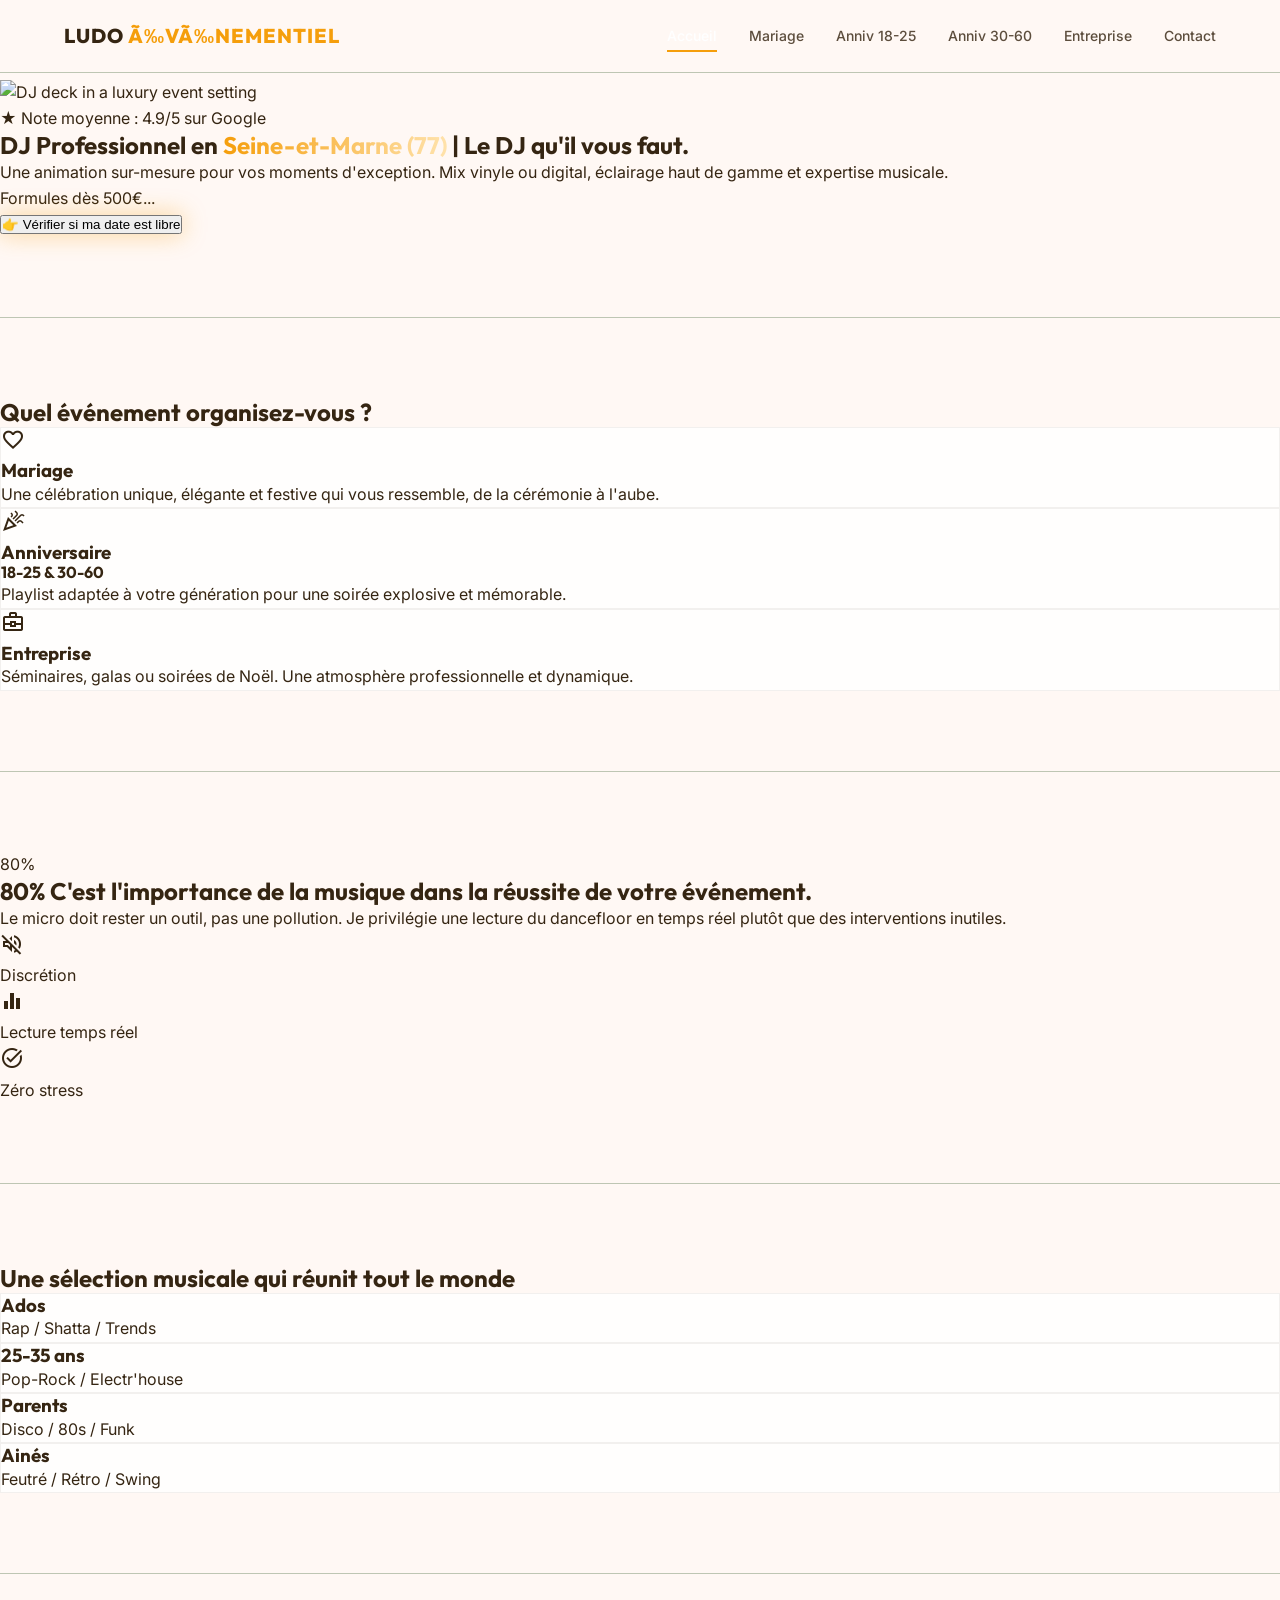
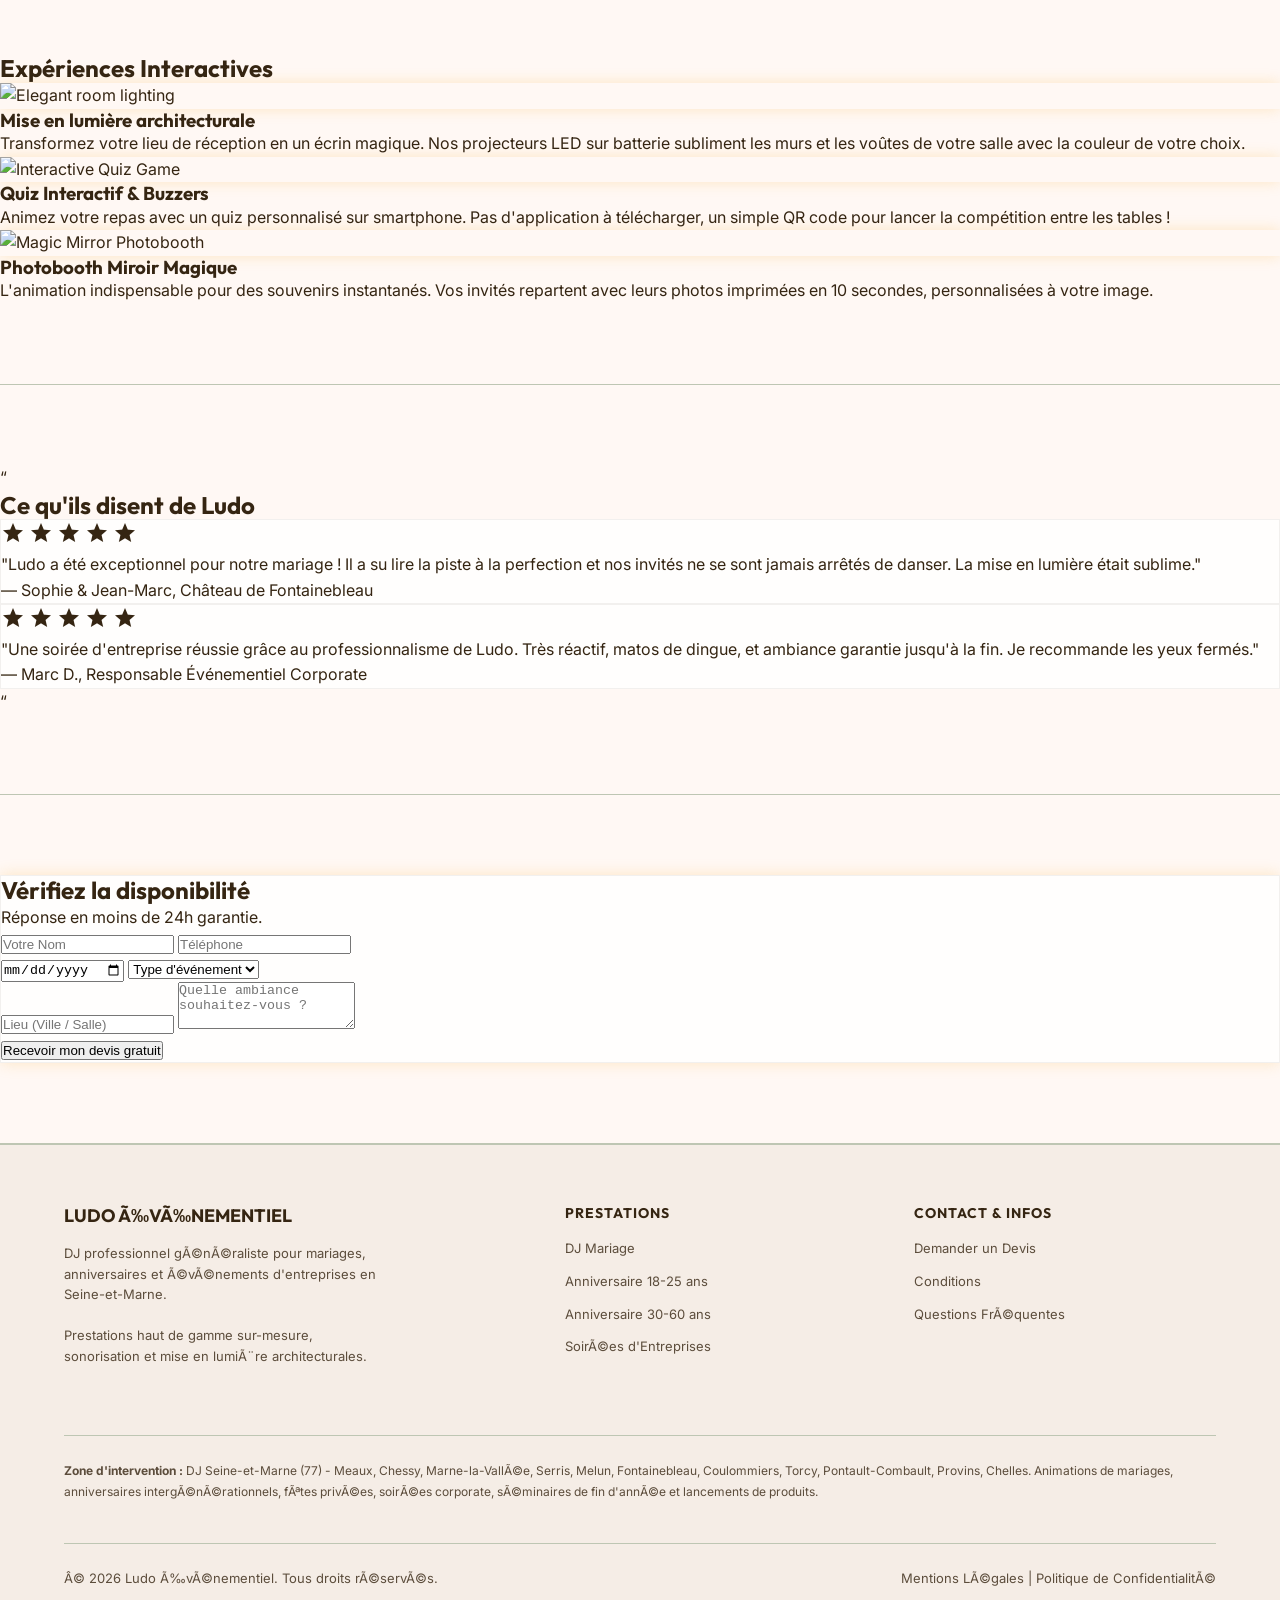
==== commit b067b945: "style: harmonize landing page UI with theme-warm visual tokens" ====
--- a/index.html
+++ b/index.html
@@ -1,6 +1,6 @@
 <!DOCTYPE html>
 
-<html class="dark" lang="fr"><head>
+<html class="scroll-smooth" lang="fr"><head>
 <meta charset="utf-8"/>
 <meta content="width=device-width, initial-scale=1.0" name="viewport"/>
 <title>LUDO ÉVÉNEMENTIEL - DJ Professionnel Premium en Seine-et-Marne (77)</title>
@@ -79,15 +79,13 @@
         }
     </script>
 <style>
-        body {
-            background-color: #0f0d0b;
-            color: #f3f4f6;
-            -webkit-font-smoothing: antialiased;
-        }
         .glass-card {
-            background: rgba(27, 24, 22, 0.85);
-            backdrop-filter: blur(20px);
-            border: 1px solid rgba(255, 255, 255, 0.05);
+            background: rgba(255, 255, 255, 0.8);
+            backdrop-filter: blur(12px);
+            border: 1px solid rgba(127, 117, 108, 0.1);
+        }
+        .amber-shadow {
+            box-shadow: 0 10px 30px -10px rgba(255, 191, 0, 0.2);
         }
         .amber-glow {
             box-shadow: 0 0 15px rgba(245, 158, 11, 0.2);
@@ -118,7 +116,7 @@
   <!-- Shared CSS Variables and Styles -->
   <link rel="stylesheet" href="./shared/style.css">
 </head>
-<body class="antialiased flex flex-col min-h-screen font-body-md">
+<body class="theme-warm bg-background text-on-background font-body-md antialiased selection:bg-primary-container selection:text-on-primary-container flex flex-col min-h-screen">
 <!-- TopAppBar -->
 <!-- En-tÃªte / Navigation -->
 <header>
@@ -146,7 +144,7 @@
 <section class="relative h-[795px] flex flex-col justify-end px-container-padding-mobile pb-section-gap overflow-hidden">
 <div class="absolute inset-0 z-0">
 <img alt="DJ deck in a luxury event setting" class="w-full h-full object-cover opacity-60 scale-105" data-alt="A professional Pioneer DJ controller sitting on a clean white tablecloth in the foreground of a luxuriously decorated wedding ballroom. The background is filled with warm, out-of-focus bokeh lights from elegant chandeliers and fairy lights draped across the ceiling. Sophisticated floral arrangements and well-dressed guests dancing subtly fill the atmospheric, high-end event space. The overall mood is premium, cinematic, and vibrantly celebratory with a deep warm color palette." src="https://lh3.googleusercontent.com/aida-public/[base64]"/>
-<div class="absolute inset-0 bg-gradient-to-t from-[#0f0d0b] via-[#0f0d0b]/40 to-transparent"></div>
+<div class="absolute inset-0 bg-gradient-to-t from-background via-background/40 to-transparent"></div>
 </div>
 <div class="relative z-10 space-y-6">
 <div class="inline-flex items-center gap-2 bg-primary/10 border border-primary/20 px-4 py-1.5 rounded-full">
@@ -160,7 +158,7 @@
                 </p>
 <div class="flex flex-col gap-4 pt-4">
 <p class="text-primary font-bold font-headline-md italic">Formules dès 500€...</p>
-<button class="bg-primary-container text-on-primary-container px-gutter py-4 rounded-xl font-bold amber-glow-strong flex items-center justify-center gap-2 active:scale-95 transition-all">
+<button class="bg-primary text-on-primary px-gutter py-4 rounded-xl font-bold amber-glow-strong flex items-center justify-center gap-2 active:scale-95 transition-all">
                         👉 Vérifier si ma date est libre
                     </button>
 </div>
@@ -171,20 +169,20 @@
 <h2 class="font-headline-md text-on-surface mb-8">Quel événement organisez-vous ?</h2>
 <div class="grid grid-cols-1 md:grid-cols-3 gap-6">
 <!-- Card 1 -->
-<div class="glass-card p-6 rounded-2xl flex flex-col gap-4 border border-white/5 group hover:border-primary/50 transition-all">
+<div class="glass-card p-6 rounded-2xl flex flex-col gap-4 border border-outline group hover:border-primary/50 transition-all">
 <span class="material-symbols-outlined text-primary text-4xl" data-icon="favorite">favorite</span>
 <h3 class="font-headline-md text-on-surface">Mariage</h3>
 <p class="text-on-surface-variant font-body-md">Une célébration unique, élégante et festive qui vous ressemble, de la cérémonie à l'aube.</p>
 </div>
 <!-- Card 2 -->
-<div class="glass-card p-6 rounded-2xl flex flex-col gap-4 border border-white/5 group hover:border-primary/50 transition-all">
+<div class="glass-card p-6 rounded-2xl flex flex-col gap-4 border border-outline group hover:border-primary/50 transition-all">
 <span class="material-symbols-outlined text-primary text-4xl" data-icon="celebration">celebration</span>
 <h3 class="font-headline-md text-on-surface">Anniversaire</h3>
 <h4 class="text-label-caps text-on-primary-container bg-primary/20 px-2 py-1 rounded w-fit">18-25 &amp; 30-60</h4>
 <p class="text-on-surface-variant font-body-md">Playlist adaptée à votre génération pour une soirée explosive et mémorable.</p>
 </div>
 <!-- Card 3 -->
-<div class="glass-card p-6 rounded-2xl flex flex-col gap-4 border border-white/5 group hover:border-primary/50 transition-all">
+<div class="glass-card p-6 rounded-2xl flex flex-col gap-4 border border-outline group hover:border-primary/50 transition-all">
 <span class="material-symbols-outlined text-primary text-4xl" data-icon="business_center">business_center</span>
 <h3 class="font-headline-md text-on-surface">Entreprise</h3>
 <p class="text-on-surface-variant font-body-md">Séminaires, galas ou soirées de Noël. Une atmosphère professionnelle et dynamique.</p>
@@ -323,19 +321,19 @@
 <span class="absolute bottom-10 right-4 text-9xl font-display-lg text-primary opacity-5 select-none rotate-180">“</span>
 </section>
 <!-- Lead Capture Form -->
-<section class="py-section-gap px-container-padding-mobile bg-[#0f0d0b]">
-<div class="max-w-xl mx-auto glass-card p-gutter rounded-[2rem] space-y-8 border border-primary/20 amber-glow">
+<section class="py-section-gap px-container-padding-mobile bg-surface-container">
+<div class="max-w-xl mx-auto glass-card p-gutter rounded-[2rem] space-y-8 border border-outline/30 amber-glow">
 <div class="text-center">
 <h2 class="font-headline-md text-on-surface mb-2">Vérifiez la disponibilité</h2>
 <p class="text-on-surface-variant">Réponse en moins de 24h garantie.</p>
 </div>
 <form class="space-y-4">
 <div class="grid grid-cols-1 gap-4">
-<input class="bg-surface-container border border-white/10 rounded-xl px-4 py-3 focus:ring-primary focus:border-primary placeholder:text-outline-variant text-on-surface" placeholder="Votre Nom" type="text"/>
-<input class="bg-surface-container border border-white/10 rounded-xl px-4 py-3 focus:ring-primary focus:border-primary placeholder:text-outline-variant text-on-surface" placeholder="Téléphone" type="tel"/>
+<input class="bg-surface-container border border-outline rounded-xl px-4 py-3 focus:ring-primary focus:border-primary placeholder:text-outline-variant text-on-surface" placeholder="Votre Nom" type="text"/>
+<input class="bg-surface-container border border-outline rounded-xl px-4 py-3 focus:ring-primary focus:border-primary placeholder:text-outline-variant text-on-surface" placeholder="Téléphone" type="tel"/>
 <div class="grid grid-cols-2 gap-4">
-<input class="bg-surface-container border border-white/10 rounded-xl px-4 py-3 focus:ring-primary focus:border-primary text-on-surface" type="date"/>
-<select class="bg-surface-container border border-white/10 rounded-xl px-4 py-3 focus:ring-primary focus:border-primary text-on-surface">
+<input class="bg-surface-container border border-outline rounded-xl px-4 py-3 focus:ring-primary focus:border-primary text-on-surface" type="date"/>
+<select class="bg-surface-container border border-outline rounded-xl px-4 py-3 focus:ring-primary focus:border-primary text-on-surface">
 <option>Type d'événement</option>
 <option>Mariage</option>
 <option>Anniversaire</option>
@@ -343,10 +341,10 @@
 <option>Autre</option>
 </select>
 </div>
-<input class="bg-surface-container border border-white/10 rounded-xl px-4 py-3 focus:ring-primary focus:border-primary placeholder:text-outline-variant text-on-surface" placeholder="Lieu (Ville / Salle)" type="text"/>
-<textarea class="bg-surface-container border border-white/10 rounded-xl px-4 py-3 focus:ring-primary focus:border-primary placeholder:text-outline-variant text-on-surface" placeholder="Quelle ambiance souhaitez-vous ?" rows="3"></textarea>
-</div>
-<button class="w-full bg-primary-container text-on-primary-container font-bold py-4 rounded-xl shadow-lg active:scale-95 transition-transform" type="submit">
+<input class="bg-surface-container border border-outline rounded-xl px-4 py-3 focus:ring-primary focus:border-primary placeholder:text-outline-variant text-on-surface" placeholder="Lieu (Ville / Salle)" type="text"/>
+<textarea class="bg-surface-container border border-outline rounded-xl px-4 py-3 focus:ring-primary focus:border-primary placeholder:text-outline-variant text-on-surface" placeholder="Quelle ambiance souhaitez-vous ?" rows="3"></textarea>
+</div>
+<button class="w-full bg-primary text-on-primary font-bold py-4 rounded-xl shadow-lg active:scale-95 transition-transform" type="submit">
                         Recevoir mon devis gratuit
                     </button>
 </form>
@@ -409,7 +407,7 @@
                     }
                 });
             }, options);
-
+            
             sections.forEach(section => {
                 section.classList.add('transition-all', 'duration-700', 'ease-out', 'opacity-0', 'translate-y-8');
                 observer.observe(section);
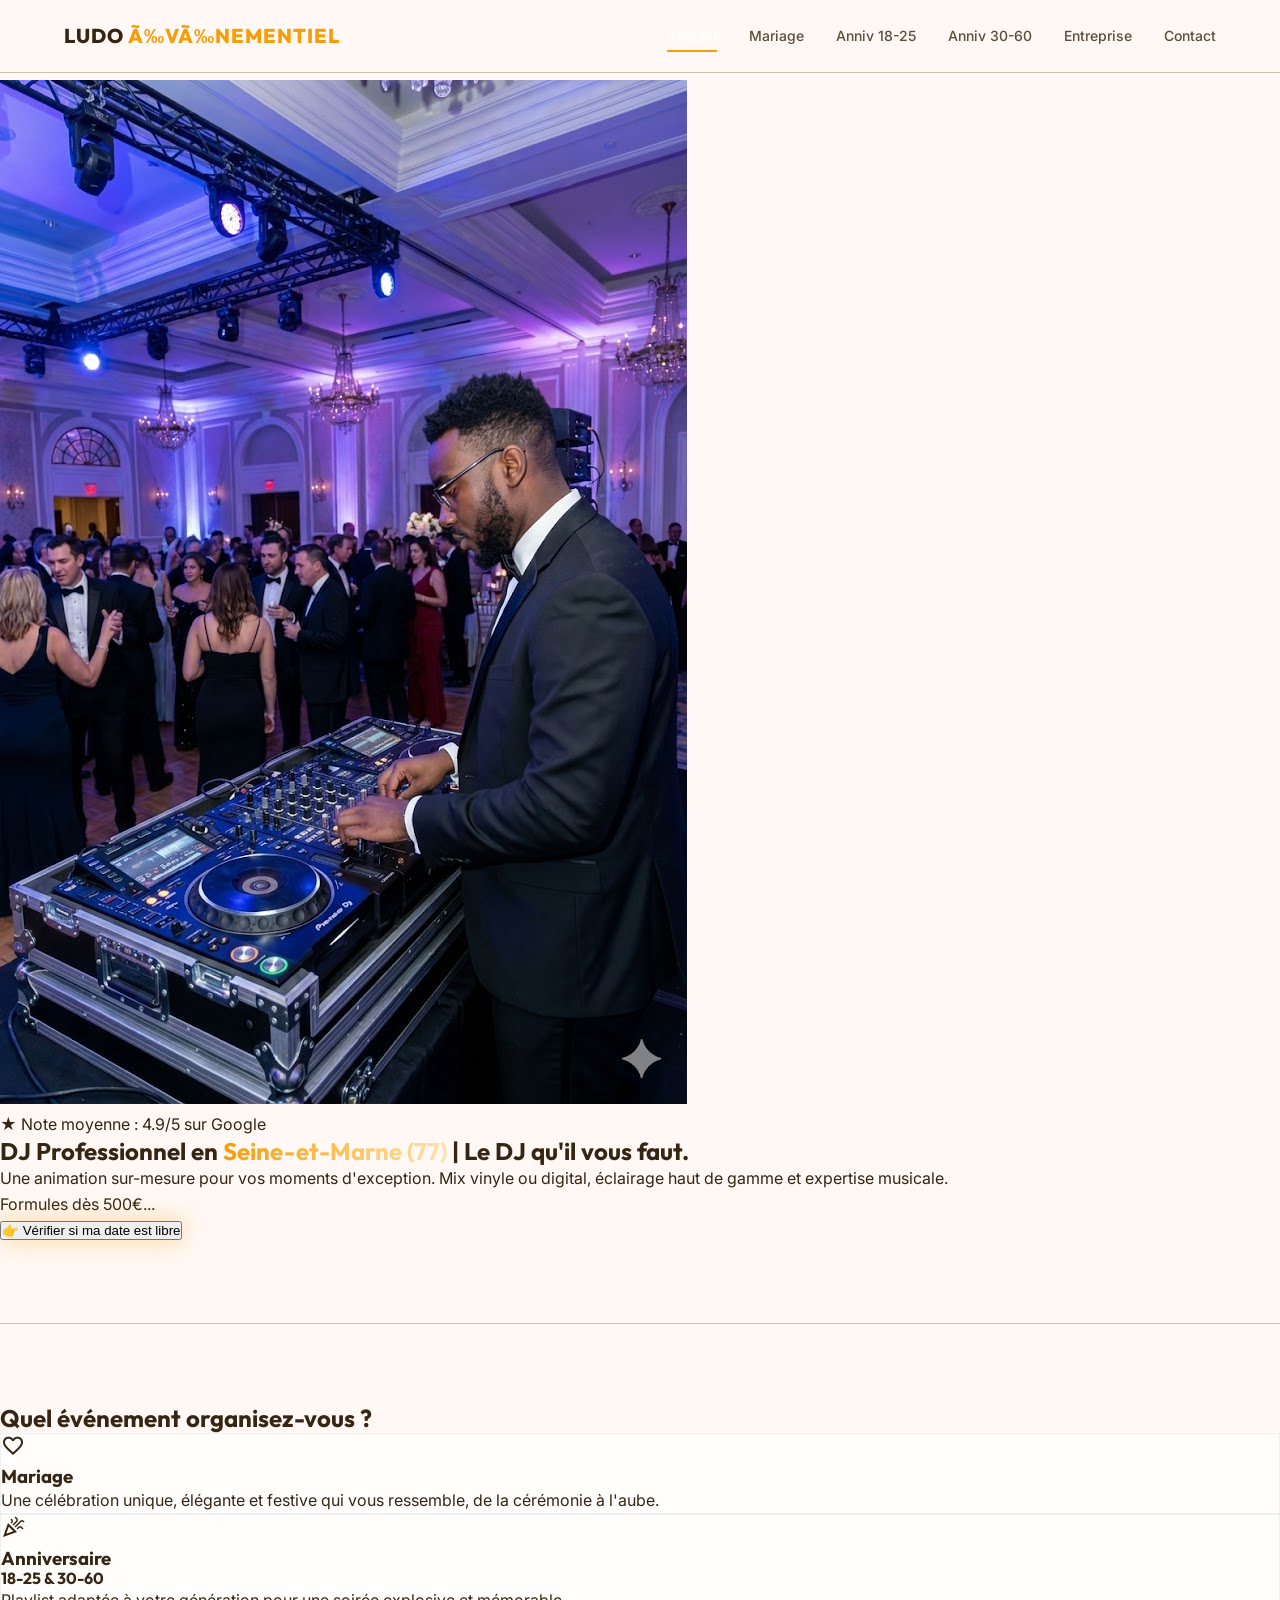
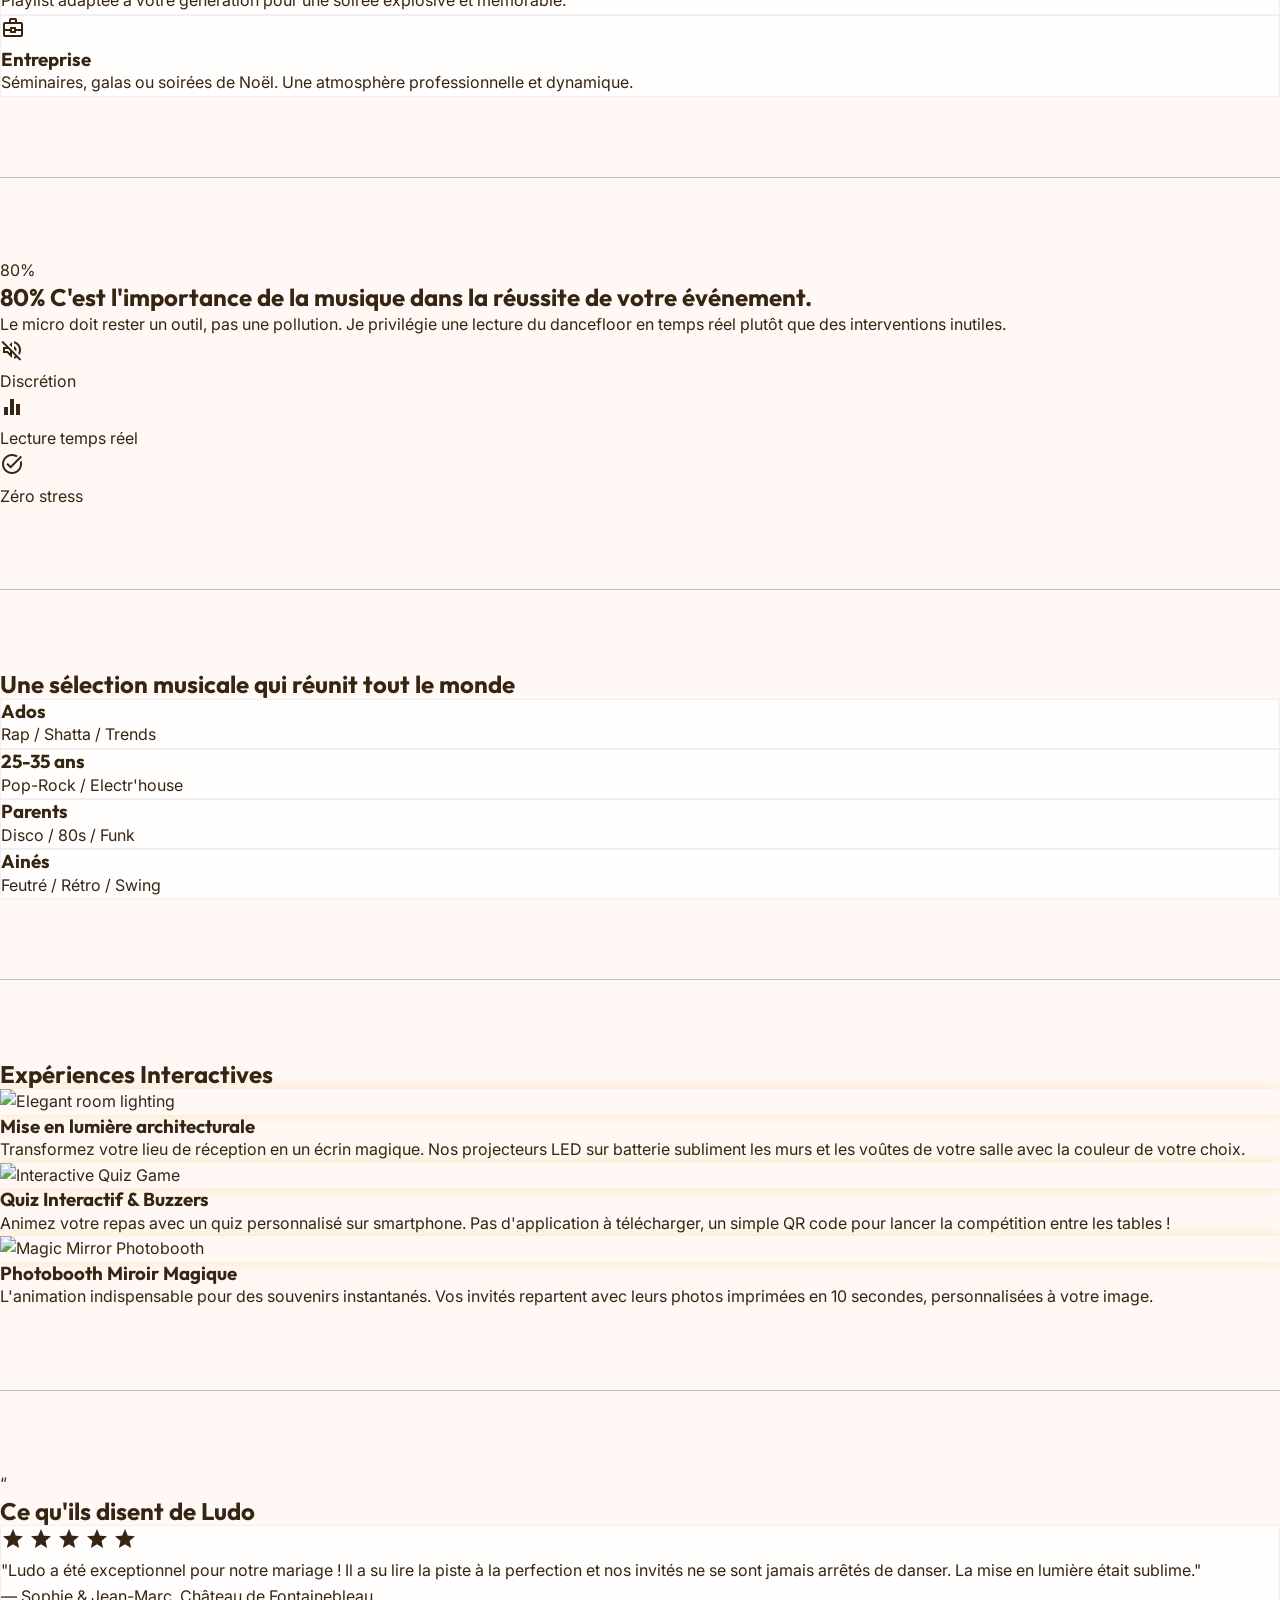
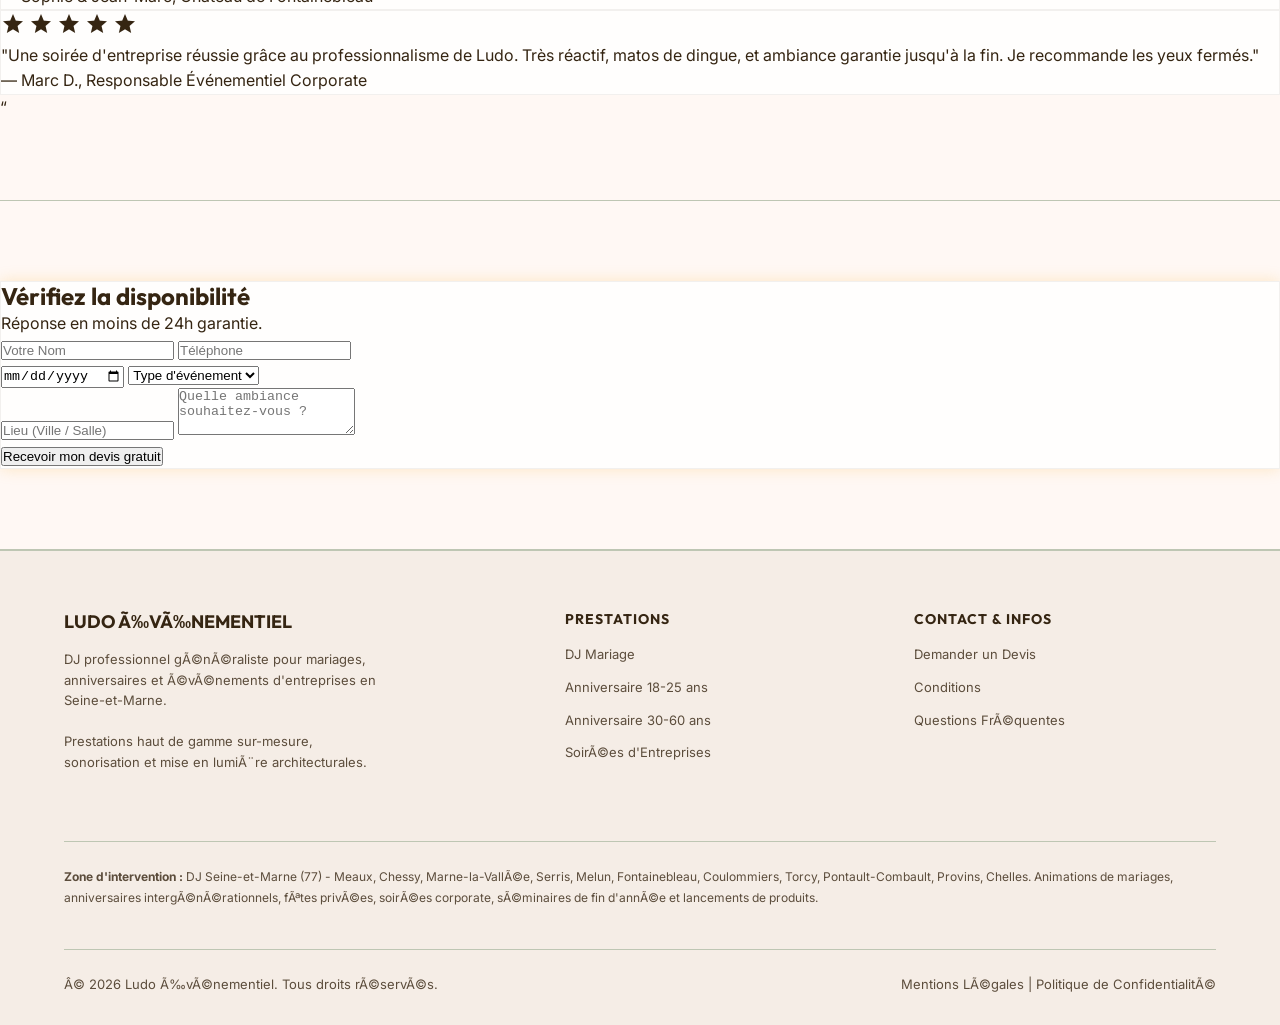
==== commit 49761f99: "Update index.html with hero image and visual harmonization" ====
--- a/index.html
+++ b/index.html
@@ -143,7 +143,7 @@
 <!-- Hero Section -->
 <section class="relative h-[795px] flex flex-col justify-end px-container-padding-mobile pb-section-gap overflow-hidden">
 <div class="absolute inset-0 z-0">
-<img alt="DJ deck in a luxury event setting" class="w-full h-full object-cover opacity-60 scale-105" data-alt="A professional Pioneer DJ controller sitting on a clean white tablecloth in the foreground of a luxuriously decorated wedding ballroom. The background is filled with warm, out-of-focus bokeh lights from elegant chandeliers and fairy lights draped across the ceiling. Sophisticated floral arrangements and well-dressed guests dancing subtly fill the atmospheric, high-end event space. The overall mood is premium, cinematic, and vibrantly celebratory with a deep warm color palette." src="https://lh3.googleusercontent.com/aida-public/[base64]"/>
+<img alt="DJ Ludo aux platines lors d'un événement premium" class="w-full h-full object-cover opacity-60 scale-105" data-alt="DJ Ludo (Ludovic) souriant et regardant vers la caméra avec des lunettes noires et un casque professionnel de DJ. Il porte un t-shirt noir floqué 'DJ LUDO' sur le dos et se tient devant un contrôleur Pioneer et sa table de mixage, entouré de deux enceintes colonnes haut de gamme. Le fond montre des invités dansant dans une salle de réception chaleureusement éclairée." src="./shared/moipro.jpg"/>
 <div class="absolute inset-0 bg-gradient-to-t from-background via-background/40 to-transparent"></div>
 </div>
 <div class="relative z-10 space-y-6">
@@ -407,7 +407,7 @@
                     }
                 });
             }, options);
-            
+
             sections.forEach(section => {
                 section.classList.add('transition-all', 'duration-700', 'ease-out', 'opacity-0', 'translate-y-8');
                 observer.observe(section);
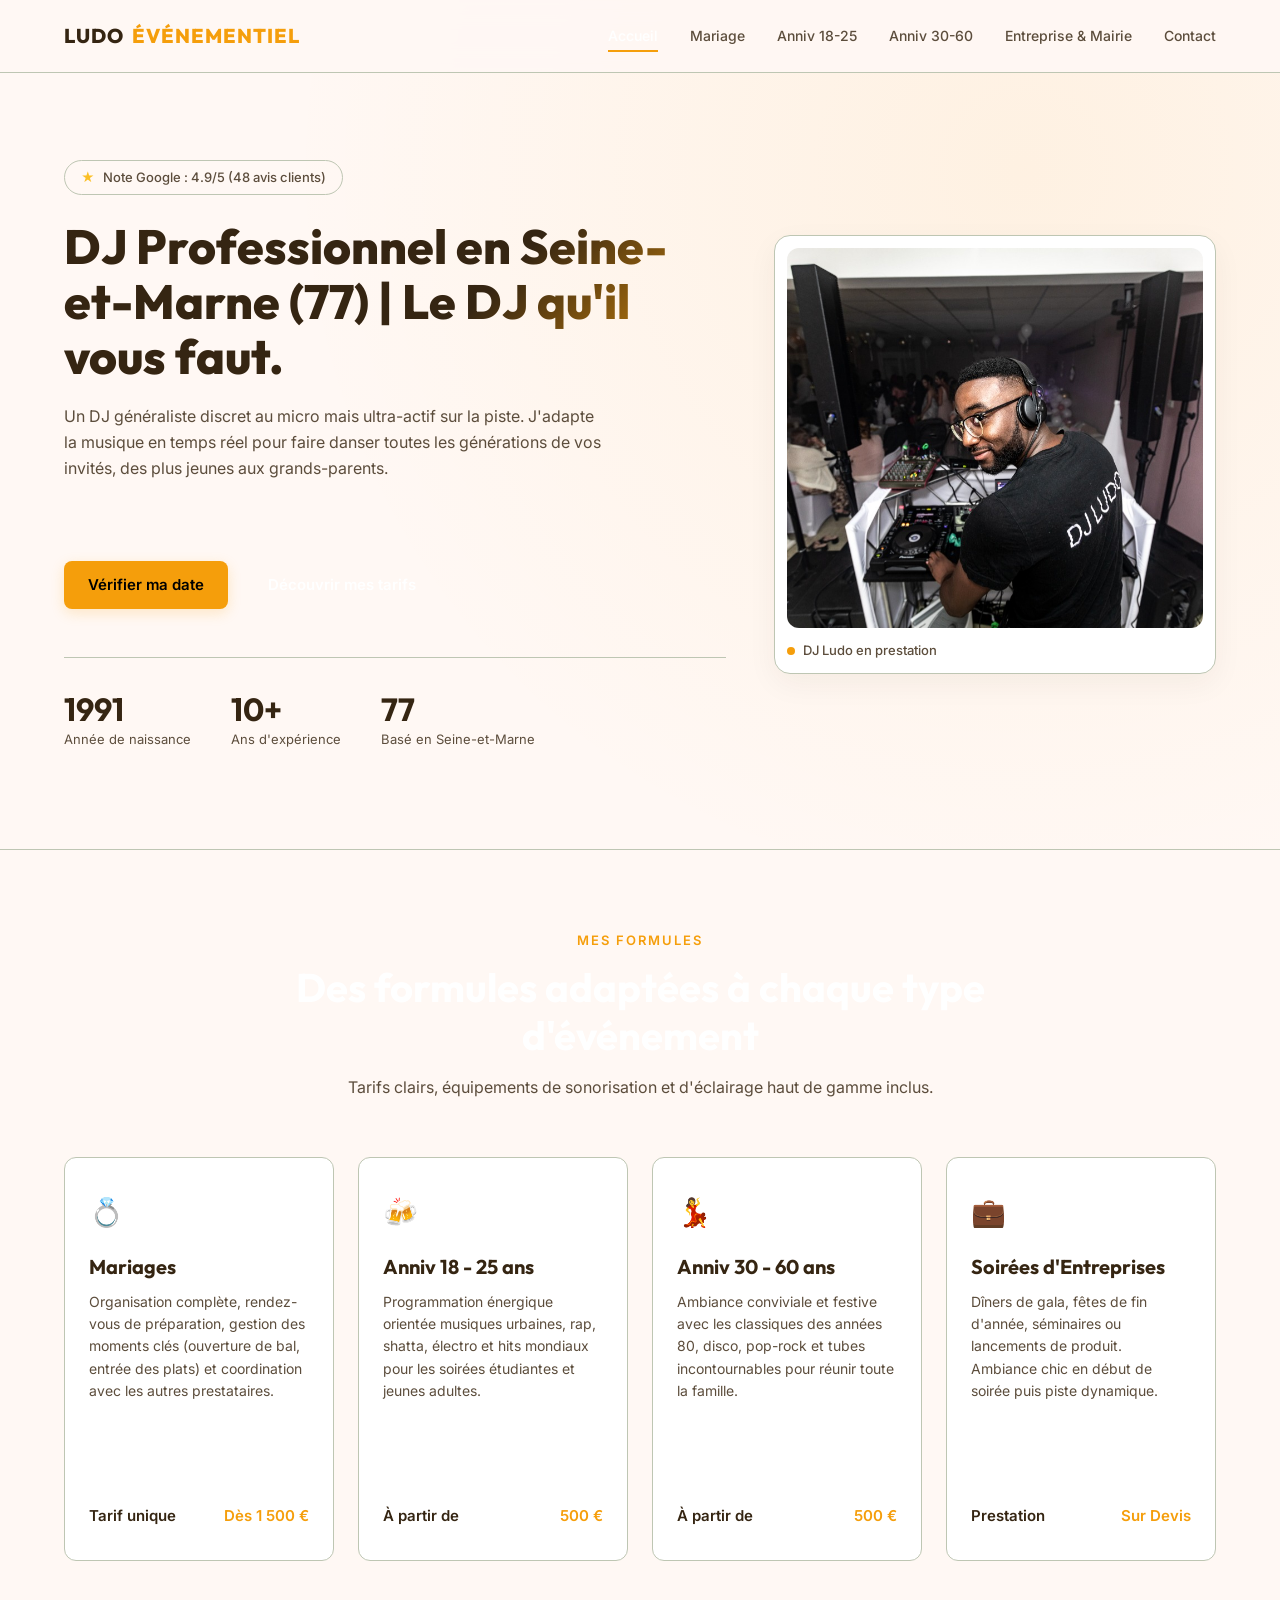
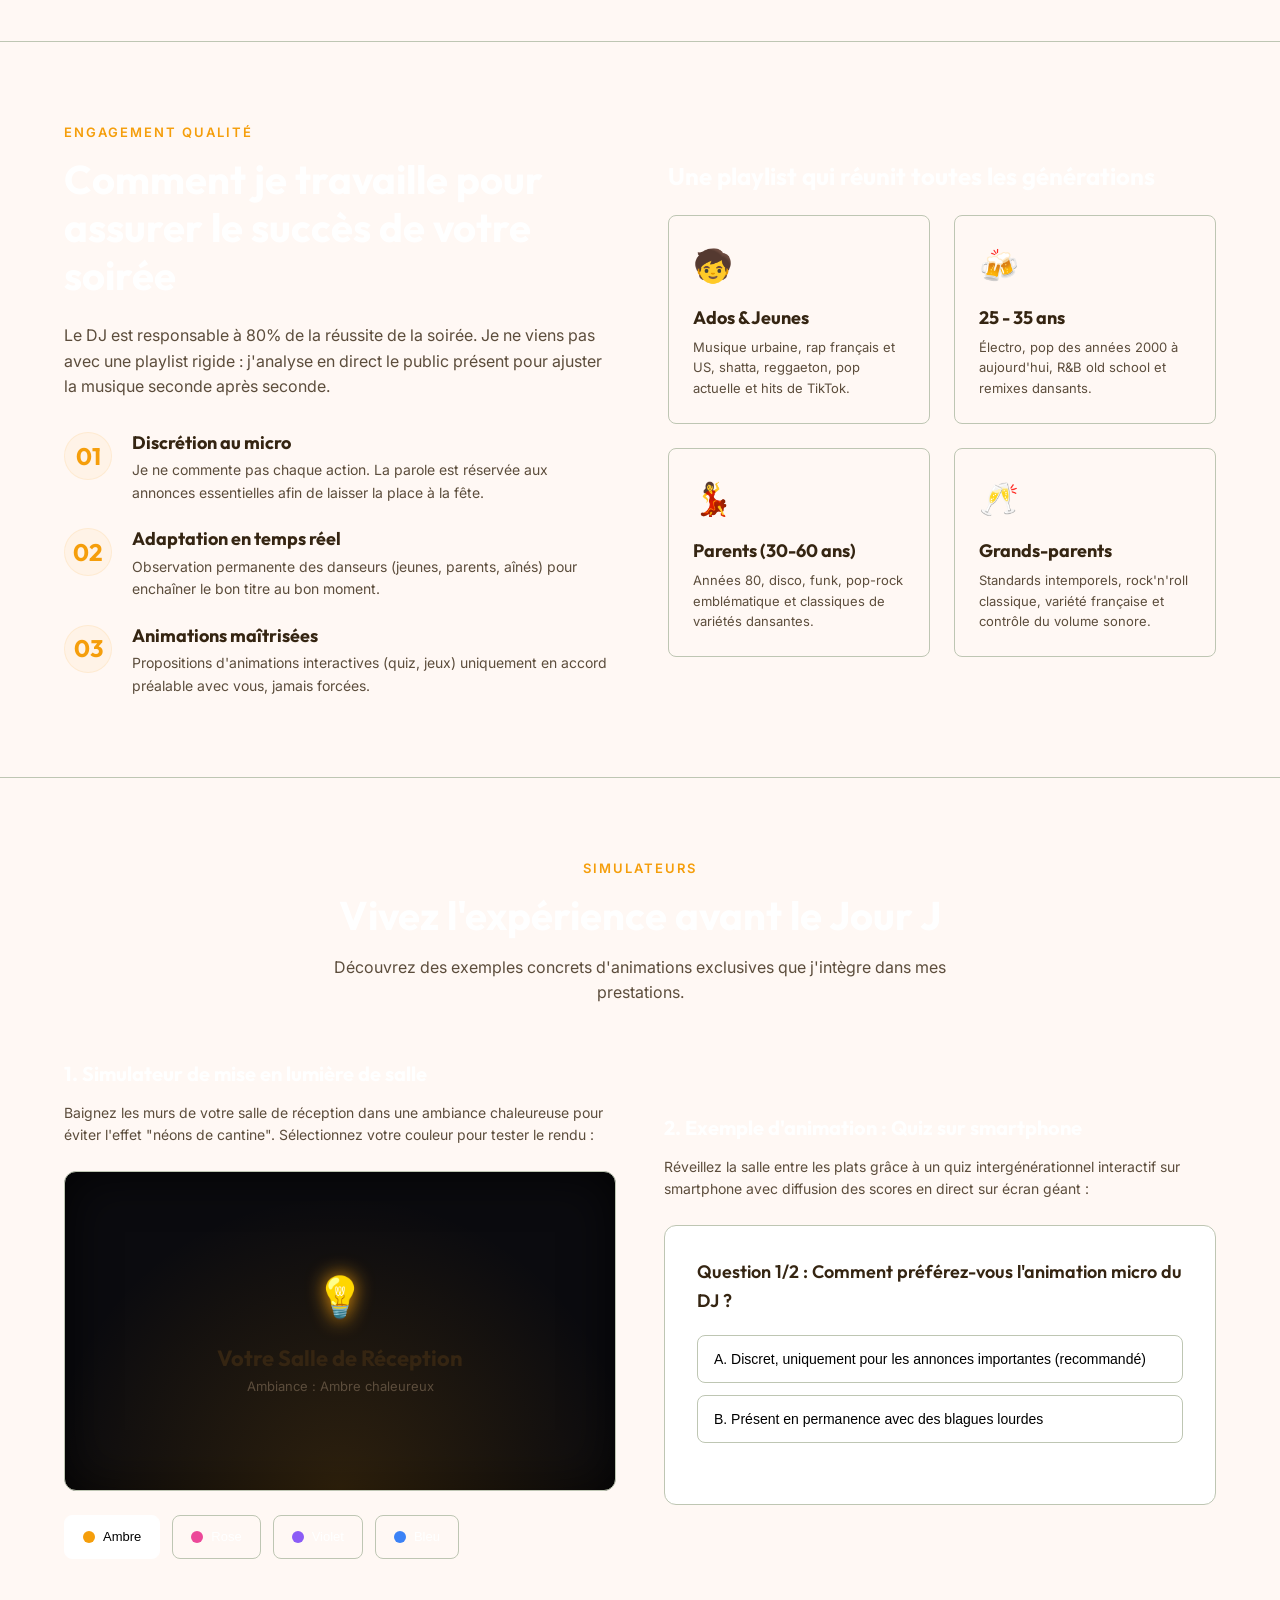
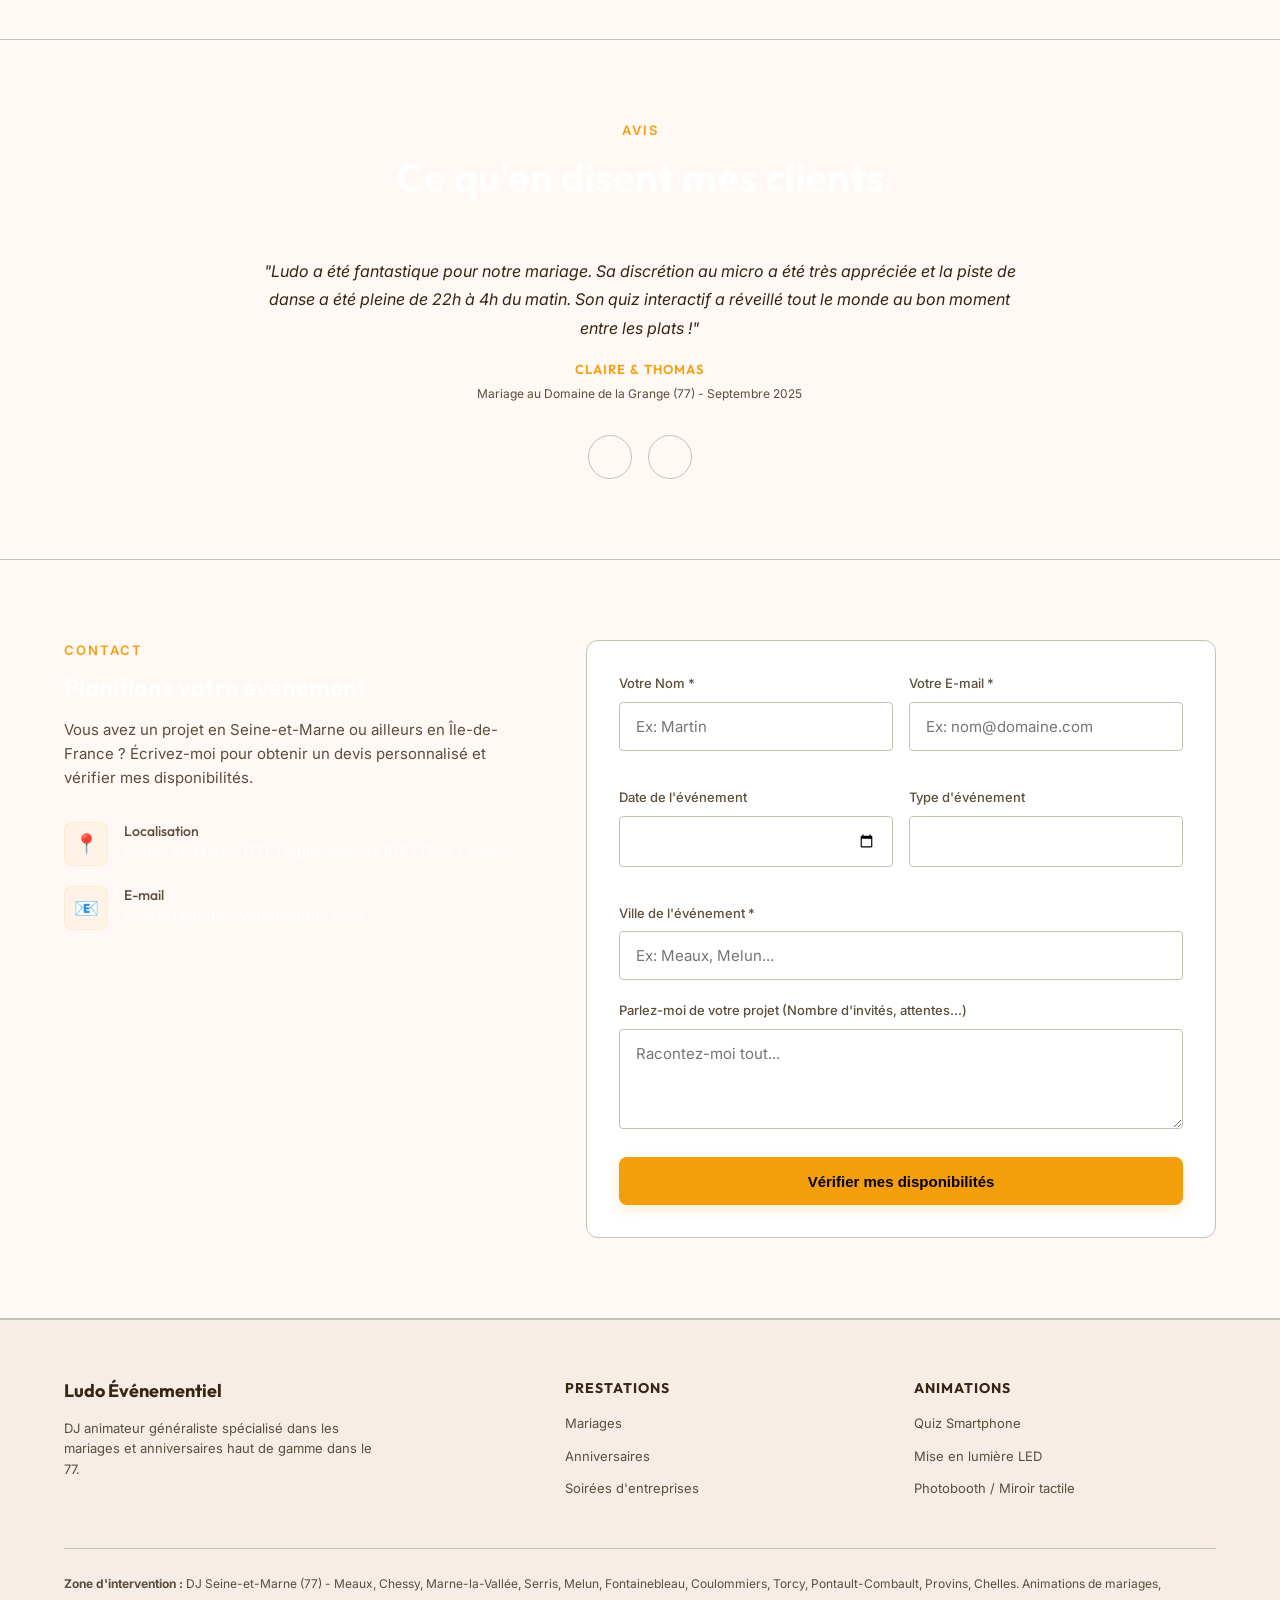
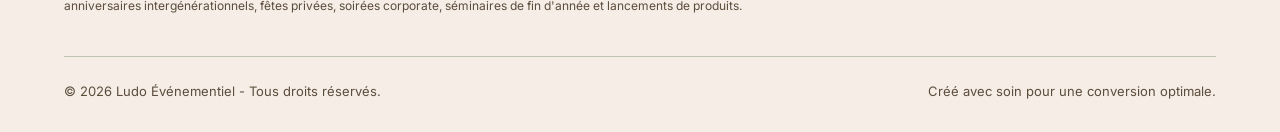
==== commit a9279f28: "Update index.html with hero image and visual harmonization" ====
--- a/index.html
+++ b/index.html
@@ -1,429 +1,1639 @@
 <!DOCTYPE html>
-
-<html class="scroll-smooth" lang="fr"><head>
-<meta charset="utf-8"/>
-<meta content="width=device-width, initial-scale=1.0" name="viewport"/>
-<title>LUDO ÉVÉNEMENTIEL - DJ Professionnel Premium en Seine-et-Marne (77)</title>
-<script src="https://cdn.tailwindcss.com?plugins=forms,container-queries"></script>
-<link href="https://fonts.googleapis.com/css2?family=Outfit:wght@400;600;700;800&amp;family=Nunito+Sans:wght@400;600;700&amp;family=Inter:wght@400;700&amp;display=swap" rel="stylesheet"/>
-<link href="https://fonts.googleapis.com/css2?family=Material+Symbols+Outlined:wght,FILL@100..700,0..1&amp;display=swap" rel="stylesheet"/>
-<link href="https://fonts.googleapis.com/css2?family=Material+Symbols+Outlined:wght,FILL@100..700,0..1&amp;display=swap" rel="stylesheet"/>
-<script id="tailwind-config">
-        tailwind.config = {
-            darkMode: "class",
-            theme: {
-                extend: {
-                    "colors": {
-    "background": "var(--bg-dark)",
-    "surface": "var(--bg-dark)",
-    "on-background": "var(--text-main)",
-    "on-surface": "var(--text-main)",
-    "on-surface-variant": "var(--text-muted)",
-    "text-brown-deep": "var(--text-heading)",
-    "primary": "var(--primary)",
-    "primary-container": "var(--primary-glow)",
-    "on-primary": "var(--text-heading)",
-    "on-primary-container": "var(--text-main)",
-    "secondary": "var(--text-muted)",
-    "on-secondary": "var(--text-main)",
-    "secondary-container": "var(--bg-card-hover)",
-    "on-secondary-container": "var(--text-main)",
-    "tertiary": "var(--border)",
-    "on-tertiary": "var(--text-main)",
-    "tertiary-container": "var(--bg-card-hover)",
-    "on-tertiary-container": "var(--text-main)",
-    "surface-paper": "var(--bg-card)",
-    "surface-container-lowest": "var(--bg-card)",
-    "surface-container-low": "var(--bg-card-hover)",
-    "surface-container": "var(--bg-card)",
-    "surface-container-high": "var(--bg-card-hover)",
-    "surface-container-highest": "var(--bg-card-hover)",
-    "surface-dim": "var(--bg-card-hover)",
-    "surface-bright": "var(--bg-dark)",
-    "surface-tint": "var(--primary)",
-    "outline": "var(--border)",
-    "outline-variant": "var(--border)",
-    "corporate-slate": "var(--primary)"
-},
-                    "borderRadius": {
-                        "DEFAULT": "0.25rem",
-                        "lg": "0.5rem",
-                        "xl": "0.75rem",
-                        "full": "9999px"
-                    },
-                    "spacing": {
-                        "gutter": "24px",
-                        "base": "8px",
-                        "section-gap": "80px",
-                        "container-padding-mobile": "20px",
-                        "container-padding-desktop": "64px"
-                    },
-                    "fontFamily": {
-                        "label-caps": ["Inter"],
-                        "display-lg": ["Outfit"],
-                        "body-md": ["Nunito Sans"],
-                        "body-lg": ["Nunito Sans"],
-                        "headline-md": ["Outfit"],
-                        "display-lg-mobile": ["Outfit"]
-                    },
-                    "fontSize": {
-                        "label-caps": ["12px", {"lineHeight": "16px", "letterSpacing": "0.1em", "fontWeight": "700"}],
-                        "display-lg": ["48px", {"lineHeight": "56px", "letterSpacing": "-0.02em", "fontWeight": "700"}],
-                        "body-md": ["16px", {"lineHeight": "24px", "fontWeight": "400"}],
-                        "body-lg": ["18px", {"lineHeight": "28px", "fontWeight": "400"}],
-                        "headline-md": ["24px", {"lineHeight": "32px", "fontWeight": "600"}],
-                        "display-lg-mobile": ["32px", {"lineHeight": "40px", "fontWeight": "700"}]
-                    }
-                },
-            },
-        }
+<html lang="fr">
+<head>
+    <meta charset="UTF-8">
+    <meta name="viewport" content="width=device-width, initial-scale=1.0">
+    <title>DJ en Seine-et-Marne (77) | Prestations Premium - DJ Ludo</title>
+    <meta name="description" content="Votre DJ professionnel en Seine-et-Marne (77). Spécialiste mariages, anniversaires et soirées d'entreprise. Prestation moderne, discrète au micro et sur-mesure.">
+    
+    <!-- Schema.org JSON-LD Local Business Structured Data (local-business-schema skill) -->
+    <script type="application/ld+json">
+    {
+      "@context": "https://schema.org",
+      "@type": "EntertainmentBusiness",
+      "name": "DJ Ludo Événementiel",
+      "description": "DJ professionnel généraliste en Seine-et-Marne (77) spécialisé dans l'animation de mariages, anniversaires et soirées d'entreprises.",
+      "image": "https://www.ludo-evenementiel.com/logo.jpg",
+      "telephone": "+33600000000",
+      "priceRange": "500€-2500€",
+      "address": {
+        "@type": "PostalAddress",
+        "addressLocality": "Bailly-Romainvilliers",
+        "postalCode": "77700",
+        "addressRegion": "Seine-et-Marne",
+        "addressCountry": "FR"
+      },
+      "areaServed": [
+        {"@type": "AdministrativeArea", "name": "Seine-et-Marne"},
+        {"@type": "AdministrativeArea", "name": "Meaux"},
+        {"@type": "AdministrativeArea", "name": "Chessy"},
+        {"@type": "AdministrativeArea", "name": "Melun"},
+        {"@type": "AdministrativeArea", "name": "Fontainebleau"}
+      ]
+    }
     </script>
-<style>
-        .glass-card {
-            background: rgba(255, 255, 255, 0.8);
+    <!-- Polices Google Fonts -->
+    <link rel="preconnect" href="https://fonts.googleapis.com">
+    <link rel="preconnect" href="https://fonts.gstatic.com" crossorigin>
+    <link href="https://fonts.googleapis.com/css2?family=Inter:wght@300;400;500;600&family=Outfit:wght@500;700;800&display=swap" rel="stylesheet">
+    
+    <style>
+        /* Variables de design - Theme Factory */
+        :root {
+            --bg-dark: #0f0d0b;
+            --bg-card: #1b1816;
+            --bg-card-hover: #26221f;
+            --primary: #f59e0b; /* Ambre */
+            --primary-glow: rgba(245, 158, 11, 0.4);
+            --secondary: #fbbf24; /* Or */
+            --accent-purple: #8b5cf6;
+            --text-main: #f3f4f6;
+            --text-muted: #9ca3af;
+            --text-heading: #ffffff;
+            --bg-footer: #080706;
+            --border: rgba(255, 255, 255, 0.08);
+            --border-active: rgba(245, 158, 11, 0.5);
+            --font-title: 'Outfit', sans-serif;
+            --font-body: 'Inter', sans-serif;
+            
+            /* Variables dynamiques pour le simulateur de lumière */
+            --room-glow: radial-gradient(circle at bottom, rgba(245, 158, 11, 0.15) 0%, transparent 70%);
+            --lamp-color: #f59e0b;
+        }
+
+        /* Reset & Styles Généraux */
+        * {
+            box-sizing: border-box;
+            margin: 0;
+            padding: 0;
+        }
+
+        html {
+            scroll-behavior: smooth;
+        }
+
+        body {
+            font-family: var(--font-body);
+            background-color: var(--bg-dark);
+            color: var(--text-main);
+            line-height: 1.6;
+            overflow-x: hidden;
+            -webkit-font-smoothing: antialiased;
+        }
+
+        a {
+            color: inherit;
+            text-decoration: none;
+        }
+
+        /* Structure */
+        .container {
+            max-width: 1200px;
+            margin: 0 auto;
+            padding: 0 24px;
+        }
+
+        section {
+            padding: 80px 0;
+            border-bottom: 1px solid var(--border);
+        }
+
+        /* En-tête / Navigation */
+        header {
+            position: fixed;
+            top: 0;
+            width: 100%;
+            background: rgba(8, 8, 10, 0.85);
             backdrop-filter: blur(12px);
-            border: 1px solid rgba(127, 117, 108, 0.1);
-        }
-        .amber-shadow {
-            box-shadow: 0 10px 30px -10px rgba(255, 191, 0, 0.2);
-        }
-        .amber-glow {
-            box-shadow: 0 0 15px rgba(245, 158, 11, 0.2);
-        }
-        .amber-glow-strong {
-            box-shadow: 0 0 25px rgba(245, 158, 11, 0.4);
-        }
-        .material-symbols-outlined {
-            font-variation-settings: 'FILL' 0, 'wght' 400, 'GRAD' 0, 'opsz' 24;
-        }
-        .shimmer-text {
-            background: linear-gradient(90deg, #f59e0b, #ffe2ab, #f59e0b);
-            background-size: 200% auto;
+            -webkit-backdrop-filter: blur(12px);
+            z-index: 1000;
+            border-bottom: 1px solid var(--border);
+        }
+
+        .nav-wrapper {
+            display: flex;
+            justify-content: flex-between;
+            align-items: center;
+            height: 70px;
+        }
+
+        .logo {font-family: var(--font-title);
+            font-weight: 700;
+            font-size: 20px;
+            letter-spacing: 1px;
+            color: var(--text-heading);
+            display: flex;
+            align-items: center;
+            gap: 8px;
+        }
+
+        .logo span {
+            color: var(--primary);
+        }
+
+        .nav-menu {
+            display: flex;
+            gap: 32px;
+            list-style: none;
+        }
+
+        .nav-link {
+            font-size: 14px;
+            font-weight: 500;
+            color: var(--text-muted);
+            transition: color 0.3s ease;
+            position: relative;
+        }
+
+        .nav-link:hover, .nav-link.active { color: var(--text-heading);
+        }
+
+        .nav-link::after {
+            content: '';
+            position: absolute;
+            bottom: -6px;
+            left: 0;
+            width: 0;
+            height: 2px;
+            background-color: var(--primary);
+            transition: width 0.3s ease;
+        }
+
+        .nav-link:hover::after {
+            width: 100%;
+        }
+
+        /* Hero Section */
+        .hero {
+            padding: 160px 0 100px 0;
+            position: relative;
+            background: radial-gradient(circle at 80% 20%, rgba(245, 158, 11, 0.08) 0%, transparent 60%);
+        }
+
+        .hero-grid {
+            display: grid;
+            grid-template-columns: 1fr 1fr;
+            gap: 48px;
+            align-items: center;
+        }
+
+        @media (max-width: 900px) {
+            .hero-grid {
+                grid-template-columns: 1fr;
+                text-align: center;
+            }
+        }
+
+        .hero-badge {
+            display: inline-flex;
+            align-items: center;
+            gap: 8px;
+            background: rgba(255, 255, 255, 0.03);
+            border: 1px solid var(--border);
+            padding: 6px 16px;
+            border-radius: 100px;
+            font-size: 13px;
+            font-weight: 500;
+            color: var(--text-muted);
+            margin-bottom: 24px;
+        }
+
+        .hero-badge-star {
+            color: var(--secondary);
+            font-weight: bold;
+        }
+
+        .hero-title {
+            font-family: var(--font-title);
+            font-size: 48px;
+            line-height: 1.15;
+            font-weight: 800;
+            color: var(--text-heading);
+            margin-bottom: 20px;
+            background: linear-gradient(135deg, var(--text-heading) 60%, var(--primary) 100%);
             -webkit-background-clip: text;
             -webkit-text-fill-color: transparent;
-            animation: shimmer 4s linear infinite;
-        }
-        @keyframes shimmer {
-            to { background-position: 200% center; }
+        }
+
+        @media (max-width: 600px) {
+            .hero-title {
+                font-size: 36px;
+            }
+        }
+
+        .hero-description {
+            font-size: 16px;
+            color: var(--text-muted);
+            margin-bottom: 32px;
+            max-width: 540px;
+        }
+
+        @media (max-width: 900px) {
+            .hero-description {
+                margin-left: auto;
+                margin-right: auto;
+            }
+        }
+
+        .cta-group {
+            display: flex;
+            gap: 16px;
+            align-items: center;
+        }
+
+        @media (max-width: 900px) {
+            .cta-group {
+                justify-content: center;
+            }
+        }
+
+        @media (max-width: 480px) {
+            .cta-group {
+                flex-direction: column;
+                width: 100%;
+            }
+        }
+
+        .btn {
+            display: inline-flex;
+            align-items: center;
+            justify-content: center;
+            padding: 14px 28px;
+            border-radius: 8px;
+            font-size: 15px;
+            font-weight: 600;
+            transition: all 0.3s ease;
+            cursor: pointer;
+            border: none;
+            outline: none;
+            min-height: 48px; /* Target tactile ergonomique - Frontend Design */
+        }
+
+        @media (max-width: 480px) {
+            .btn {
+                width: 100%;
+            }
+        }
+
+        .btn-primary {
+            background-color: var(--primary);
+            color: #000;
+            box-shadow: 0 4px 20px var(--primary-glow);
+        }
+
+        .btn-primary:hover {
+            background-color: var(--primary-hover);
+            transform: translateY(-2px);
+            box-shadow: 0 6px 24px var(--primary-glow);
+        }
+
+        .btn-secondary {
+            background-color: rgba(255, 255, 255, 0.03);
+            color: #fff;
+            border: 1px solid var(--border);
+        }
+
+        .btn-secondary:hover {
+            background-color: rgba(255, 255, 255, 0.08);
+            border-color: rgba(255, 255, 255, 0.2);
+            transform: translateY(-2px);
+        }
+
+        .hero-stats {
+            display: flex;
+            gap: 40px;
+            margin-top: 48px;
+            border-top: 1px solid var(--border);
+            padding-top: 32px;
+        }
+
+        @media (max-width: 900px) {
+            .hero-stats {
+                justify-content: center;
+            }
+        }
+
+        .stat-item h4 {font-family: var(--font-title);
+            font-size: 32px;
+            font-weight: 700;
+            color: var(--text-heading);
+        }
+
+        .stat-item p {
+            font-size: 13px;
+            color: var(--text-muted);
+        }
+
+        /* Hero Image/Visual (Anti-template) */
+        .hero-visual-card {
+            background: linear-gradient(145deg, rgba(255, 255, 255, 0.02) 0%, rgba(255, 255, 255, 0.00) 100%);
+            border: 1px solid var(--border);
+            border-radius: 16px;
+            padding: 24px;
+            position: relative;
+            overflow: hidden;
+            display: flex;
+            flex-direction: column;
+            gap: 16px;
+            box-shadow: 0 20px 40px rgba(0, 0, 0, 0.5);
+        }
+        
+        /* Layout split pour le Hero sans superposition de texte sur la photo */
+        .hero-grid-flex {
+            display: flex;
+            flex-direction: column;
+            gap: 32px;
+        }
+        .hero-text-block { order: 1; }
+        .hero-photo-card { order: 2; }
+        .hero-cta-stats { order: 3; }
+        
+        .hero-photo-card {
+            background: var(--bg-card);
+            border: 1px solid var(--border);
+            border-radius: 16px;
+            padding: 12px;
+            position: relative;
+            overflow: hidden;
+            box-shadow: var(--card-shadow, 0 10px 30px rgba(0,0,0,0.15));
+            display: flex;
+            flex-direction: column;
+            gap: 12px;
+            transition: var(--transition-smooth);
+        }
+        .hero-photo-card:hover {
+            transform: translateY(-4px);
+            border-color: var(--border-active);
+        }
+        .hero-photo {
+            width: 100%;
+            height: 380px;
+            object-fit: cover;
+            border-radius: 12px;
+            display: block;
+        }
+        .photo-badge {
+            display: inline-flex;
+            align-items: center;
+            gap: 8px;
+            font-size: 13px;
+            font-weight: 500;
+            color: var(--text-muted);
+        }
+        .photo-dot {
+            width: 8px;
+            height: 8px;
+            border-radius: 50%;
+            background-color: var(--primary);
+            animation: pulse 1.5s infinite;
+        }
+        
+        @media (min-width: 900px) {
+            .hero-grid-flex {
+                display: grid;
+                grid-template-columns: 1.2fr 0.8fr;
+                gap: 48px;
+                align-items: center;
+            }
+            .hero-text-block {
+                grid-column: 1;
+                grid-row: 1;
+            }
+            .hero-cta-stats {
+                grid-column: 1;
+                grid-row: 2;
+            }
+            .hero-photo-card {
+                grid-column: 2;
+                grid-row: 1 / span 2;
+                order: unset;
+            }
+        }
+
+        .visual-header {
+            display: flex;
+            justify-content: space-between;
+            align-items: center;
+        }
+
+        .visual-dot {
+            width: 8px;
+            height: 8px;
+            border-radius: 50%;
+            background-color: #ef4444;
+            animation: pulse 1.5s infinite;
+        }
+
+        @keyframes pulse {
+            0% { transform: scale(0.9); opacity: 0.5; }
+            50% { transform: scale(1.1); opacity: 1; }
+            100% { transform: scale(0.9); opacity: 0.5; }
+        }
+
+        .visual-track {
+            height: 60px;
+            background: rgba(255, 255, 255, 0.02);
+            border-radius: 8px;
+            display: flex;
+            align-items: center;
+            padding: 0 16px;
+            justify-content: space-between;
+            border: 1px solid rgba(255, 255, 255, 0.03);
+        }
+
+        .track-wave {
+            display: flex;
+            gap: 4px;
+            align-items: center;
+            height: 100%;
+        }
+
+        .wave-bar {
+            width: 3px;
+            background-color: var(--primary);
+            border-radius: 2px;
+            animation: bounce 1s infinite alternate;
+        }
+
+        .wave-bar:nth-child(2) { height: 25px; animation-delay: 0.15s; }
+        .wave-bar:nth-child(3) { height: 40px; animation-delay: 0.3s; }
+        .wave-bar:nth-child(4) { height: 15px; animation-delay: 0.45s; }
+        .wave-bar:nth-child(5) { height: 30px; animation-delay: 0.1s; }
+        .wave-bar:nth-child(6) { height: 10px; animation-delay: 0.5s; }
+
+        @keyframes bounce {
+            0% { transform: scaleY(0.4); }
+            100% { transform: scaleY(1); }
+        }
+
+        /* Grid des Services / Cartes */
+        .section-header {
+            text-align: center;
+            max-width: 600px;
+            margin: 0 auto 56px auto;
+        }
+
+        .section-eyebrow {
+            font-size: 13px;
+            font-weight: 600;
+            color: var(--primary);
+            text-transform: uppercase;
+            letter-spacing: 2px;
+            margin-bottom: 12px;
+            display: block;
+        }
+
+        .section-title {
+            font-family: var(--font-title);
+            font-size: 36px;
+            font-weight: 700;
+            color: #fff;
+            margin-bottom: 16px;
+        }
+
+        .cards-grid {
+            display: grid;
+            grid-template-columns: repeat(auto-fit, minmax(260px, 1fr));
+            gap: 24px;
+        }
+
+        .service-card {
+            background-color: var(--bg-card);
+            border: 1px solid var(--border);
+            border-radius: 12px;
+            padding: 32px 24px;
+            transition: var(--transition-smooth);
+            position: relative;
+            overflow: hidden;
+            display: flex;
+            flex-direction: column;
+        }
+
+        .service-card:hover {
+            background-color: var(--bg-card-hover);
+            border-color: var(--border-active);
+            transform: translateY(-4px);
+        }
+
+        .service-card-icon {
+            font-size: 28px;
+            margin-bottom: 20px;
+            color: var(--primary);
+        }
+
+        .service-card-title {font-family: var(--font-title);
+            font-size: 20px;
+            font-weight: 700;
+            color: var(--text-heading);
+            margin-bottom: 12px;
+        }
+
+        .service-card-desc {
+            font-size: 14px;
+            color: var(--text-muted);
+            margin-bottom: 24px;
+            flex-grow: 1;
+        }
+
+        .service-card-price {font-size: 15px;
+            font-weight: 600;
+            color: var(--text-heading);
+            padding-top: 16px;
+            border-top: 1px solid rgba(255, 255, 255, 0.05);
+            display: flex;
+            justify-content: space-between;
+            align-items: center;
+        }
+
+        .service-card-price span {
+            color: var(--primary);
+        }
+
+        /* Notre Méthode */
+        .methodology-row {
+            display: grid;
+            grid-template-columns: 1fr 1fr;
+            gap: 56px;
+            align-items: center;
+        }
+
+        @media (max-width: 800px) {
+            .methodology-row {
+                grid-template-columns: 1fr;
+                gap: 32px;
+            }
+        }
+
+        .method-steps {
+            display: flex;
+            flex-direction: column;
+            gap: 24px;
+        }
+
+        .method-step {
+            display: flex;
+            gap: 20px;
+        }
+
+        .step-num {
+            font-family: var(--font-title);
+            font-size: 24px;
+            font-weight: 700;
+            color: var(--primary);
+            background: rgba(245, 158, 11, 0.05);
+            border: 1px solid rgba(245, 158, 11, 0.1);
+            width: 48px;
+            height: 48px;
+            border-radius: 50%;
+            display: flex;
+            align-items: center;
+            justify-content: center;
+            flex-shrink: 0;
+        }
+
+        .step-content h3 {font-family: var(--font-title);
+            font-size: 18px;
+            color: var(--text-heading);
+            margin-bottom: 6px;
+        }
+
+        .step-content p {
+            font-size: 14px;
+            color: var(--text-muted);
+        }
+
+        /* Expertise Intergénérationnelle */
+        .audience-grid {
+            display: grid;
+            grid-template-columns: repeat(auto-fit, minmax(220px, 1fr));
+            gap: 24px;
+        }
+
+        .audience-card {
+            background: rgba(255, 255, 255, 0.01);
+            border: 1px solid var(--border);
+            border-radius: 8px;
+            padding: 24px;
+            transition: var(--transition-smooth);
+        }
+
+        .audience-card:hover {
+            border-color: rgba(255, 255, 255, 0.15);
+            background: rgba(255, 255, 255, 0.02);
+        }
+
+        .audience-emoji {
+            font-size: 32px;
+            margin-bottom: 16px;
+        }
+
+        .audience-title {font-family: var(--font-title);
+            font-size: 18px;
+            font-weight: 700;
+            color: var(--text-heading);
+            margin-bottom: 8px;
+        }
+
+        .audience-desc {
+            font-size: 13px;
+            color: var(--text-muted);
+        }
+
+        /* Simulateur Interactif (Mise en lumière) */
+        .simulator-grid {
+            display: grid;
+            grid-template-columns: 1fr 1fr;
+            gap: 48px;
+            align-items: center;
+        }
+
+        @media (max-width: 900px) {
+            .simulator-grid {
+                grid-template-columns: 1fr;
+            }
+        }
+
+        .simulator-view {
+            height: 320px;
+            border: 1px solid var(--border);
+            border-radius: 12px;
+            background-color: #0b0b0f;
+            position: relative;
+            overflow: hidden;
+            display: flex;
+            align-items: center;
+            justify-content: center;
+            box-shadow: inset 0 0 50px rgba(0, 0, 0, 0.8);
+            transition: var(--transition-smooth);
+        }
+
+        /* Effet de lueur dynamique */
+        .simulator-glow {
+            position: absolute;
+            width: 100%;
+            height: 100%;
+            background: var(--room-glow);
+            pointer-events: none;
+            transition: background 0.8s ease;
+        }
+
+        .simulator-room-content {
+            z-index: 2;
+            text-align: center;
+        }
+
+        .simulator-room-title {
+            font-family: var(--font-title);
+            font-size: 22px;
+            font-weight: 700;
+            margin-bottom: 4px;
+        }
+
+        .simulator-room-subtitle {
+            font-size: 13px;
+            color: var(--text-muted);
+        }
+
+        .lamp-icon {
+            font-size: 40px;
+            color: var(--lamp-color);
+            filter: drop-shadow(0 0 10px var(--lamp-color));
+            margin-bottom: 16px;
+            transition: color 0.5s, filter 0.5s;
+        }
+
+        .color-picker-group {
+            display: flex;
+            flex-direction: column;
+            gap: 20px;
+        }
+
+        .color-buttons {
+            display: flex;
+            flex-wrap: wrap;
+            gap: 12px;
+        }
+
+        .color-btn {
+            padding: 10px 18px;
+            border-radius: 8px;
+            border: 1px solid var(--border);
+            background: rgba(255, 255, 255, 0.02);
+            color: #fff;
+            font-size: 13px;
+            font-weight: 500;
+            cursor: pointer;
+            transition: all 0.3s ease;
+            display: flex;
+            align-items: center;
+            gap: 8px;
+            min-height: 44px;
+        }
+
+        .color-btn:hover {
+            border-color: rgba(255, 255, 255, 0.2);
+            background: rgba(255, 255, 255, 0.05);
+        }
+
+        .color-btn.active {
+            background: #fff;
+            color: #000;
+            border-color: #fff;
+        }
+
+        .color-dot {
+            width: 12px;
+            height: 12px;
+            border-radius: 50%;
+        }
+
+        /* Simulateur Interactif (Quiz Invités) */
+        .quiz-card {
+            background-color: var(--bg-card);
+            border: 1px solid var(--border);
+            border-radius: 12px;
+            padding: 32px;
+            min-height: 280px;
+            display: flex;
+            flex-direction: column;
+            justify-content: space-between;
+        }
+
+        .quiz-question {font-family: var(--font-title);
+            font-size: 18px;
+            font-weight: 600;
+            color: var(--text-heading);
+            margin-bottom: 20px;
+        }
+
+        .quiz-options {
+            display: grid;
+            grid-template-columns: 1fr;
+            gap: 12px;
+            margin-bottom: 24px;
+        }
+
+        .quiz-option {
+            background: rgba(255, 255, 255, 0.02);
+            border: 1px solid var(--border);
+            padding: 12px 16px;
+            border-radius: 8px;
+            cursor: pointer;
+            font-size: 14px;
+            transition: all 0.2s ease;
+            text-align: left;
+            min-height: 48px;
+        }
+
+        .quiz-option:hover {
+            background: rgba(255, 255, 255, 0.06);
+            border-color: rgba(255, 255, 255, 0.2);
+        }
+
+        .quiz-option.selected {
+            background: var(--primary-glow);
+            border-color: var(--primary);
+            color: #fff;
+        }
+
+        .quiz-result {
+            display: none;
+            text-align: center;
+            animation: fadeIn 0.5s ease;
+        }
+
+        .quiz-result-title {
+            font-family: var(--font-title);
+            font-size: 20px;
+            font-weight: 700;
+            color: var(--primary);
+            margin-bottom: 8px;
+        }
+
+        .quiz-result-text {
+            font-size: 14px;
+            color: var(--text-muted);
+            margin-bottom: 20px;
+        }
+
+        @keyframes fadeIn {
+            from { opacity: 0; transform: translateY(10px); }
+            to { opacity: 1; transform: translateY(0); }
+        }
+
+        /* Témoignages / Carousel */
+        .carousel-wrapper {
+            position: relative;
+            max-width: 800px;
+            margin: 0 auto;
+            overflow: hidden;
+        }
+
+        .carousel-track {
+            display: flex;
+            transition: transform 0.5s ease-in-out;
+            width: 300%; /* 3 slides */
+        }
+
+        .carousel-slide {
+            width: 33.333%;
+            padding: 0 16px;
+            text-align: center;
+        }
+
+        .testimonial-text {font-size: 16px;
+            font-style: italic;
+            color: var(--text-main);
+            margin-bottom: 24px;
+            line-height: 1.8;
+        }
+
+        .testimonial-author {
+            font-family: var(--font-title);
+            font-weight: 600;
+            font-size: 15px;
+            color: var(--primary);
+        }
+
+        .testimonial-meta {
+            font-size: 12px;
+            color: var(--text-muted);
+            margin-top: 4px;
+        }
+
+        .carousel-nav {
+            display: flex;
+            justify-content: center;
+            gap: 16px;
+            margin-top: 32px;
+        }
+
+        .carousel-btn {
+            width: 44px;
+            height: 44px;
+            border-radius: 50%;
+            border: 1px solid var(--border);
+            background: rgba(255, 255, 255, 0.02);
+            color: #fff;
+            cursor: pointer;
+            display: flex;
+            align-items: center;
+            justify-content: center;
+            transition: var(--transition-smooth);
+        }
+
+        .carousel-btn:hover {
+            background: rgba(255, 255, 255, 0.08);
+            border-color: rgba(255, 255, 255, 0.2);
+        }
+
+        /* Formulaire de Contact Direct */
+        .contact-grid {
+            display: grid;
+            grid-template-columns: 1fr 1.2fr;
+            gap: 56px;
+        }
+
+        @media (max-width: 850px) {
+            .contact-grid {
+                grid-template-columns: 1fr;
+                gap: 40px;
+            }
+        }
+
+        .contact-info h3 {
+            font-family: var(--font-title);
+            font-size: 24px;
+            color: #fff;
+            margin-bottom: 16px;
+        }
+
+        .contact-info p {
+            color: var(--text-muted);
+            font-size: 15px;
+            margin-bottom: 32px;
+        }
+
+        .info-list {
+            list-style: none;
+            display: flex;
+            flex-direction: column;
+            gap: 20px;
+        }
+
+        .info-item {
+            display: flex;
+            gap: 16px;
+            align-items: center;
+        }
+
+        .info-icon {
+            font-size: 20px;
+            color: var(--primary);
+            background: rgba(245, 158, 11, 0.05);
+            width: 44px;
+            height: 44px;
+            border-radius: 8px;
+            display: flex;
+            align-items: center;
+            justify-content: center;
+            border: 1px solid rgba(245, 158, 11, 0.1);
+        }
+
+        .info-text h4 {
+            font-size: 14px;
+            color: var(--text-muted);
+            font-weight: 500;
+        }
+
+        .info-text p {
+            font-size: 15px;
+            color: #fff;
+            margin-bottom: 0;
+        }
+
+        .contact-form {
+            background-color: var(--bg-card);
+            border: 1px solid var(--border);
+            border-radius: 12px;
+            padding: 32px;
+        }
+
+        .form-row {
+            display: grid;
+            grid-template-columns: 1fr 1fr;
+            gap: 16px;
+            margin-bottom: 16px;
+        }
+
+        @media (max-width: 480px) {
+            .form-row {
+                grid-template-columns: 1fr;
+            }
+        }
+
+        .form-group {
+            display: flex;
+            flex-direction: column;
+            gap: 8px;
+            margin-bottom: 16px;
+        }
+
+        .form-group label {
+            font-size: 13px;
+            font-weight: 500;
+            color: var(--text-muted);
+        }
+
+        .form-control {background: rgba(255, 255, 255, 0.02);
+            border: 1px solid var(--border);
+            border-radius: 6px;
+            padding: 12px 16px;
+            color: var(--text-main);
+            font-family: var(--font-body);
+            font-size: 14px;
+            transition: var(--transition-smooth);
+            min-height: 44px;
+        }
+
+        .form-control:focus {outline: none;
+            border-color: var(--primary);
+            background: var(--bg-card);
+            box-shadow: 0 0 10px rgba(245, 158, 11, 0.15);
+        }
+
+        textarea.form-control {
+            resize: vertical;
+            min-height: 100px;
+        }
+
+        .form-submit-btn {
+            width: 100%;
+            margin-top: 8px;
+        }
+
+        .form-success-message {
+            display: none;
+            text-align: center;
+            background: rgba(16, 185, 129, 0.08);
+            border: 1px solid rgba(16, 185, 129, 0.2);
+            padding: 16px;
+            border-radius: 8px;
+            color: #34d399;
+            margin-top: 16px;
+            font-size: 14px;
+        }
+
+        /* Footer & SEO local */
+        footer { background-color: var(--bg-footer);
+            padding: 60px 0 30px 0;
+            border-top: 1px solid var(--border);
+            font-size: 13px;
+            color: var(--text-muted);
+        }
+
+        .footer-grid {
+            display: grid;
+            grid-template-columns: 1.5fr 1fr 1fr;
+            gap: 48px;
+            margin-bottom: 48px;
+        }
+
+        @media (max-width: 800px) {
+            .footer-grid {
+                grid-template-columns: 1fr;
+                gap: 32px;
+            }
+        }
+
+        .footer-brand h3 {
+            font-family: var(--font-title);
+            color: #fff;
+            font-size: 18px;
+            margin-bottom: 16px;
+        }
+
+        .footer-brand p {
+            max-width: 320px;
+            margin-bottom: 20px;
+        }
+
+        .footer-links h4 {
+            font-family: var(--font-title);
+            color: #fff;
+            font-size: 14px;
+            margin-bottom: 16px;
+            text-transform: uppercase;
+            letter-spacing: 1px;
+        }
+
+        .footer-links ul {
+            list-style: none;
+            display: flex;
+            flex-direction: column;
+            gap: 12px;
+        }
+
+        .footer-links a:hover {
+            color: #fff;
+        }
+
+        .footer-seo-paragraph {
+            grid-column: 1 / -1;
+            border-top: 1px solid var(--border);
+            padding-top: 24px;
+            line-height: 1.8;
+            font-size: 12px;
+        }
+
+        .footer-seo-paragraph a {
+            color: var(--text-muted);
+            border-bottom: 1px dotted var(--text-muted);
+        }
+
+        .footer-seo-paragraph a:hover {
+            color: #fff;
+            border-bottom-style: solid;
+        }
+
+        .footer-bottom {
+            display: flex;
+            justify-content: space-between;
+            align-items: center;
+            border-top: 1px solid var(--border);
+            padding-top: 24px;
+        }
+
+        @media (max-width: 600px) {
+            .footer-bottom {
+                flex-direction: column;
+                gap: 16px;
+                text-align: center;
+            }
         }
     </style>
-<style>
-    body {
-      min-height: max(884px, 100dvh);
-    }
-  </style>
-  
+
   <!-- Shared CSS Variables and Styles -->
   <link rel="stylesheet" href="./shared/style.css">
 </head>
-<body class="theme-warm bg-background text-on-background font-body-md antialiased selection:bg-primary-container selection:text-on-primary-container flex flex-col min-h-screen">
-<!-- TopAppBar -->
-<!-- En-tÃªte / Navigation -->
-<header>
-  <div class="container nav-wrapper">
-    <a href="./index.html" class="logo">
-      LUDO <span>Ã‰VÃ‰NEMENTIEL</span>
-    </a>
-    <button class="menu-toggle" id="menuToggle" aria-label="Menu principal">
-      <span></span>
-      <span></span>
-      <span></span>
-    </button>
-    <ul class="nav-menu" id="navMenu">
-      <li><a href="./index.html" class="nav-link active">Accueil</a></li>
-      <li><a href="./mariage/index.html" class="nav-link ">Mariage</a></li>
-      <li><a href="./anniv-18-25/index.html" class="nav-link ">Anniv 18-25</a></li>
-      <li><a href="./anniv-30-60/index.html" class="nav-link ">Anniv 30-60</a></li>
-      <li><a href="./entreprise/index.html" class="nav-link ">Entreprise</a></li>
-      <li><a href="./contact/index.html" class="nav-link ">Contact</a></li>
-    </ul>
-  </div>
-</header>
-<main class="mt-16">
-<!-- Hero Section -->
-<section class="relative h-[795px] flex flex-col justify-end px-container-padding-mobile pb-section-gap overflow-hidden">
-<div class="absolute inset-0 z-0">
-<img alt="DJ Ludo aux platines lors d'un événement premium" class="w-full h-full object-cover opacity-60 scale-105" data-alt="DJ Ludo (Ludovic) souriant et regardant vers la caméra avec des lunettes noires et un casque professionnel de DJ. Il porte un t-shirt noir floqué 'DJ LUDO' sur le dos et se tient devant un contrôleur Pioneer et sa table de mixage, entouré de deux enceintes colonnes haut de gamme. Le fond montre des invités dansant dans une salle de réception chaleureusement éclairée." src="./shared/moipro.jpg"/>
-<div class="absolute inset-0 bg-gradient-to-t from-background via-background/40 to-transparent"></div>
-</div>
-<div class="relative z-10 space-y-6">
-<div class="inline-flex items-center gap-2 bg-primary/10 border border-primary/20 px-4 py-1.5 rounded-full">
-<span class="text-primary font-bold text-label-caps">★ Note moyenne : 4.9/5 sur Google</span>
-</div>
-<h1 class="font-display-lg-mobile text-display-lg-mobile md:font-display-lg md:text-display-lg text-on-surface leading-tight">
-                    DJ Professionnel en <span class="shimmer-text">Seine-et-Marne (77)</span> | Le DJ qu'il vous faut.
-                </h1>
-<p class="font-body-lg text-on-surface-variant max-w-lg">
-                    Une animation sur-mesure pour vos moments d'exception. Mix vinyle ou digital, éclairage haut de gamme et expertise musicale.
+<body class="theme-warm bg-background text-on-background font-body-md antialiased min-h-screen flex flex-col">
+
+    <!-- En-tête / Navigation -->
+    <header>
+        <div class="container nav-wrapper">
+            <a href="#" class="logo">
+                LUDO <span>ÉVÉNEMENTIEL</span>
+            </a>
+            <ul class="nav-menu">
+                <li><a href="#" class="nav-link active">Accueil</a></li>
+                <li><a href="mariage.html" class="nav-link">Mariage</a></li>
+                <li><a href="anniv-18-25.html" class="nav-link">Anniv 18-25</a></li>
+                <li><a href="anniv-30-60.html" class="nav-link">Anniv 30-60</a></li>
+                <li><a href="entreprise.html" class="nav-link">Entreprise & Mairie</a></li>
+                <li><a href="contact.html" class="nav-link">Contact</a></li>
+            </ul>
+        </div>
+    </header>
+
+    <!-- Hero Section -->
+    <section class="hero">
+        <div class="container hero-grid-flex">
+            <div class="hero-text-block">
+                <div class="hero-badge">
+                    <span class="hero-badge-star">★</span> Note Google : 4.9/5 (48 avis clients)
+                </div>
+                <h1 class="hero-title">DJ Professionnel en Seine-et-Marne (77) | Le DJ qu'il vous faut.</h1>
+                <p class="hero-description">
+                    Un DJ généraliste discret au micro mais ultra-actif sur la piste. J'adapte la musique en temps réel pour faire danser toutes les générations de vos invités, des plus jeunes aux grands-parents.
                 </p>
-<div class="flex flex-col gap-4 pt-4">
-<p class="text-primary font-bold font-headline-md italic">Formules dès 500€...</p>
-<button class="bg-primary text-on-primary px-gutter py-4 rounded-xl font-bold amber-glow-strong flex items-center justify-center gap-2 active:scale-95 transition-all">
-                        👉 Vérifier si ma date est libre
-                    </button>
-</div>
-</div>
-</section>
-<!-- Segmentation Section -->
-<section class="py-section-gap px-container-padding-mobile bg-surface">
-<h2 class="font-headline-md text-on-surface mb-8">Quel événement organisez-vous ?</h2>
-<div class="grid grid-cols-1 md:grid-cols-3 gap-6">
-<!-- Card 1 -->
-<div class="glass-card p-6 rounded-2xl flex flex-col gap-4 border border-outline group hover:border-primary/50 transition-all">
-<span class="material-symbols-outlined text-primary text-4xl" data-icon="favorite">favorite</span>
-<h3 class="font-headline-md text-on-surface">Mariage</h3>
-<p class="text-on-surface-variant font-body-md">Une célébration unique, élégante et festive qui vous ressemble, de la cérémonie à l'aube.</p>
-</div>
-<!-- Card 2 -->
-<div class="glass-card p-6 rounded-2xl flex flex-col gap-4 border border-outline group hover:border-primary/50 transition-all">
-<span class="material-symbols-outlined text-primary text-4xl" data-icon="celebration">celebration</span>
-<h3 class="font-headline-md text-on-surface">Anniversaire</h3>
-<h4 class="text-label-caps text-on-primary-container bg-primary/20 px-2 py-1 rounded w-fit">18-25 &amp; 30-60</h4>
-<p class="text-on-surface-variant font-body-md">Playlist adaptée à votre génération pour une soirée explosive et mémorable.</p>
-</div>
-<!-- Card 3 -->
-<div class="glass-card p-6 rounded-2xl flex flex-col gap-4 border border-outline group hover:border-primary/50 transition-all">
-<span class="material-symbols-outlined text-primary text-4xl" data-icon="business_center">business_center</span>
-<h3 class="font-headline-md text-on-surface">Entreprise</h3>
-<p class="text-on-surface-variant font-body-md">Séminaires, galas ou soirées de Noël. Une atmosphère professionnelle et dynamique.</p>
-</div>
-</div>
-</section>
-<!-- Promise Section -->
-<section class="py-section-gap px-container-padding-mobile relative overflow-hidden">
-<div class="absolute -right-20 top-0 opacity-10 font-display-lg text-[200px] leading-none select-none text-primary pointer-events-none">80%</div>
-<div class="max-w-4xl mx-auto text-center space-y-6">
-<h2 class="font-display-lg-mobile md:font-display-lg text-primary leading-tight">
-<span class="text-[80px] md:text-[120px] block font-extrabold mb-4">80%</span>
-                    C'est l'importance de la musique dans la réussite de votre événement.
-                </h2>
-<p class="font-body-lg text-on-surface-variant max-w-2xl mx-auto">
-                    Le micro doit rester un outil, pas une pollution. Je privilégie une lecture du dancefloor en temps réel plutôt que des interventions inutiles.
+            </div>
+            
+            <div class="hero-photo-card">
+                <img src="./shared/moipro.jpg" alt="DJ Ludo aux platines lors d'un événement premium" class="hero-photo" />
+                <div class="photo-badge">
+                    <span class="photo-dot"></span> DJ Ludo en prestation
+                </div>
+            </div>
+            
+            <div class="hero-cta-stats">
+                <div class="cta-group">
+                    <a href="#contact" class="btn btn-primary">Vérifier ma date</a>
+                    <a href="#prestations" class="btn btn-secondary">Découvrir mes tarifs</a>
+                </div>
+                <div class="hero-stats">
+                    <div class="stat-item">
+                        <h4>1991</h4>
+                        <p>Année de naissance</p>
+                    </div>
+                    <div class="stat-item">
+                        <h4>10+</h4>
+                        <p>Ans d'expérience</p>
+                    </div>
+                    <div class="stat-item">
+                        <h4>77</h4>
+                        <p>Basé en Seine-et-Marne</p>
+                    </div>
+                </div>
+            </div>
+        </div>
+    </section>
+
+    <!-- Prestations / Offres -->
+    <section id="prestations">
+        <div class="container">
+            <div class="section-header">
+                <span class="section-eyebrow">Mes formules</span>
+                <h2 class="section-title">Des formules adaptées à chaque type d'événement</h2>
+                <p style="color: var(--text-muted);">Tarifs clairs, équipements de sonorisation et d'éclairage haut de gamme inclus.</p>
+            </div>
+            <div class="cards-grid">
+                <!-- Formule Mariage -->
+                <div class="service-card">
+                    <div class="service-card-icon">💍</div>
+                    <h3 class="service-card-title">Mariages</h3>
+                    <p class="service-card-desc">
+                        Organisation complète, rendez-vous de préparation, gestion des moments clés (ouverture de bal, entrée des plats) et coordination avec les autres prestataires.
+                    </p>
+                    <a href="mariage.html" class="btn btn-secondary" style="margin-bottom: 20px; min-height: 40px; font-size: 13px; padding: 10px;">Découvrir l'offre Mariage</a>
+                    <div class="service-card-price">
+                        Tarif unique <span>Dès 1 500 €</span>
+                    </div>
+                </div>
+                <!-- Formule Anniversaire 18-25 -->
+                <div class="service-card">
+                    <div class="service-card-icon">🍻</div>
+                    <h3 class="service-card-title">Anniv 18 - 25 ans</h3>
+                    <p class="service-card-desc">
+                        Programmation énergique orientée musiques urbaines, rap, shatta, électro et hits mondiaux pour les soirées étudiantes et jeunes adultes.
+                    </p>
+                    <a href="anniv-18-25.html" class="btn btn-secondary" style="margin-bottom: 20px; min-height: 40px; font-size: 13px; padding: 10px;">Pack 18-25 ans</a>
+                    <div class="service-card-price">
+                        À partir de <span>500 €</span>
+                    </div>
+                </div>
+                <!-- Formule Anniversaire 30-60 -->
+                <div class="service-card">
+                    <div class="service-card-icon">💃</div>
+                    <h3 class="service-card-title">Anniv 30 - 60 ans</h3>
+                    <p class="service-card-desc">
+                        Ambiance conviviale et festive avec les classiques des années 80, disco, pop-rock et tubes incontournables pour réunir toute la famille.
+                    </p>
+                    <a href="anniv-30-60.html" class="btn btn-secondary" style="margin-bottom: 20px; min-height: 40px; font-size: 13px; padding: 10px;">Pack 30-60 ans</a>
+                    <div class="service-card-price">
+                        À partir de <span>500 €</span>
+                    </div>
+                </div>
+                <!-- Formule Entreprise -->
+                <div class="service-card">
+                    <div class="service-card-icon">💼</div>
+                    <h3 class="service-card-title">Soirées d'Entreprises</h3>
+                    <p class="service-card-desc">
+                        Dîners de gala, fêtes de fin d'année, séminaires ou lancements de produit. Ambiance chic en début de soirée puis piste dynamique.
+                    </p>
+                    <a href="entreprise.html" class="btn btn-secondary" style="margin-bottom: 20px; min-height: 40px; font-size: 13px; padding: 10px;">Prestation Entreprise</a>
+                    <div class="service-card-price">
+                        Prestation <span>Sur Devis</span>
+                    </div>
+                </div>
+            </div>
+        </div>
+    </section>
+
+    <!-- Ma Méthode -->
+    <section id="methode" style="background: rgba(255, 255, 255, 0.01);">
+        <div class="container methodology-row">
+            <div>
+                <span class="section-eyebrow">Engagement qualité</span>
+                <h2 class="section-title" style="margin-bottom: 24px;">Comment je travaille pour assurer le succès de votre soirée</h2>
+                <p style="color: var(--text-muted); margin-bottom: 32px;">
+                    Le DJ est responsable à 80% de la réussite de la soirée. Je ne viens pas avec une playlist rigide : j'analyse en direct le public présent pour ajuster la musique seconde après seconde.
                 </p>
-<div class="grid grid-cols-1 md:grid-cols-3 gap-base md:gap-gutter pt-12">
-<div class="flex flex-col items-center gap-2">
-<div class="w-12 h-12 bg-primary/20 rounded-full flex items-center justify-center">
-<span class="material-symbols-outlined text-primary" data-icon="volume_off">volume_off</span>
-</div>
-<p class="font-bold text-on-surface">Discrétion</p>
-</div>
-<div class="flex flex-col items-center gap-2">
-<div class="w-12 h-12 bg-primary/20 rounded-full flex items-center justify-center">
-<span class="material-symbols-outlined text-primary" data-icon="equalizer">equalizer</span>
-</div>
-<p class="font-bold text-on-surface">Lecture temps réel</p>
-</div>
-<div class="flex flex-col items-center gap-2">
-<div class="w-12 h-12 bg-primary/20 rounded-full flex items-center justify-center">
-<span class="material-symbols-outlined text-primary" data-icon="task_alt">task_alt</span>
-</div>
-<p class="font-bold text-on-surface">Zéro stress</p>
-</div>
-</div>
-</div>
-</section>
-<!-- Adaptation Section -->
-<section class="py-section-gap px-container-padding-mobile bg-surface-container-low">
-<h2 class="font-headline-md text-on-surface text-center mb-12">Une sélection musicale qui réunit tout le monde</h2>
-<div class="grid grid-cols-2 md:grid-cols-4 gap-4">
-<div class="glass-card aspect-square p-4 rounded-xl flex flex-col justify-end relative group overflow-hidden">
-<div class="absolute inset-0 bg-primary/5 group-hover:bg-primary/10 transition-colors"></div>
-<div class="relative z-10">
-<h3 class="font-bold text-on-surface">Ados</h3>
-<p class="text-xs text-on-surface-variant">Rap / Shatta / Trends</p>
-</div>
-</div>
-<div class="glass-card aspect-square p-4 rounded-xl flex flex-col justify-end relative group overflow-hidden">
-<div class="absolute inset-0 bg-primary/5 group-hover:bg-primary/10 transition-colors"></div>
-<div class="relative z-10">
-<h3 class="font-bold text-on-surface">25-35 ans</h3>
-<p class="text-xs text-on-surface-variant">Pop-Rock / Electr'house</p>
-</div>
-</div>
-<div class="glass-card aspect-square p-4 rounded-xl flex flex-col justify-end relative group overflow-hidden">
-<div class="absolute inset-0 bg-primary/5 group-hover:bg-primary/10 transition-colors"></div>
-<div class="relative z-10">
-<h3 class="font-bold text-on-surface">Parents</h3>
-<p class="text-xs text-on-surface-variant">Disco / 80s / Funk</p>
-</div>
-</div>
-<div class="glass-card aspect-square p-4 rounded-xl flex flex-col justify-end relative group overflow-hidden">
-<div class="absolute inset-0 bg-primary/5 group-hover:bg-primary/10 transition-colors"></div>
-<div class="relative z-10">
-<h3 class="font-bold text-on-surface">Ainés</h3>
-<p class="text-xs text-on-surface-variant">Feutré / Rétro / Swing</p>
-</div>
-</div>
-</div>
-</section>
-<!-- Interactive Experiences -->
-<section class="py-section-gap px-container-padding-mobile space-y-12">
-<h2 class="font-headline-md text-on-surface text-center">Expériences Interactives</h2>
-<!-- Lighting Section -->
-<div class="flex flex-col md:flex-row gap-gutter items-center">
-<div class="w-full md:w-1/2 rounded-3xl overflow-hidden amber-glow aspect-video relative">
-<img alt="Elegant room lighting" class="w-full h-full object-cover" data-alt="An expansive, ancient stone barn converted into a majestic dining hall for a gala event. The rough-textured stone walls are bathed in warm, upward-facing amber architectural lighting, creating long dramatic shadows and a cozy, golden atmosphere. Rows of long wooden tables with white runners, candelabras, and delicate floral settings stretch through the room, while fairy lights twinkle from the high timber-beamed ceiling. The scene is intimate, premium, and sophisticated with high visual contrast." src="https://lh3.googleusercontent.com/aida-public/[base64]"/>
-</div>
-<div class="w-full md:w-1/2 space-y-4">
-<h3 class="font-headline-md text-primary">Mise en lumière architecturale</h3>
-<p class="text-on-surface-variant">Transformez votre lieu de réception en un écrin magique. Nos projecteurs LED sur batterie subliment les murs et les voûtes de votre salle avec la couleur de votre choix.</p>
-</div>
-</div>
-<!-- Quiz Section -->
-<div class="flex flex-col md:flex-row-reverse gap-gutter items-center">
-<div class="w-full md:w-1/2 rounded-3xl overflow-hidden amber-glow aspect-video relative">
-<img alt="Interactive Quiz Game" class="w-full h-full object-cover" data-alt="A POV close-up shot of a guest's hand holding a sleek smartphone in a dimly lit, high-energy party environment. The phone screen displays a vibrant interactive quiz with multiple-choice questions. In the background, a large digital leaderboard is projected on a screen, showing player names and scores under dramatic club lighting. People in elegant evening wear are blurred in the background, holding drinks and laughing, capturing a moment of tech-enabled social engagement and gamified fun." src="https://lh3.googleusercontent.com/aida-public/[base64]"/>
-</div>
-<div class="w-full md:w-1/2 space-y-4">
-<h3 class="font-headline-md text-primary">Quiz Interactif &amp; Buzzers</h3>
-<p class="text-on-surface-variant">Animez votre repas avec un quiz personnalisé sur smartphone. Pas d'application à télécharger, un simple QR code pour lancer la compétition entre les tables !</p>
-</div>
-</div>
-<!-- Photobooth Section -->
-<div class="flex flex-col md:flex-row gap-gutter items-center">
-<div class="w-full md:w-1/2 rounded-3xl overflow-hidden amber-glow aspect-video relative">
-<img alt="Magic Mirror Photobooth" class="w-full h-full object-cover" data-alt="A modern, full-length magic mirror photobooth standing in a luxurious hotel lobby with rich red carpets and heavy velvet curtains. The mirror's edge glows with an integrated LED strip, and its screen displays a group of laughing friends posing together. Warm string lights wrap around a nearby pillar, reflecting in the mirror and adding to the opulent, festive atmosphere. The design is sleek, futuristic, and perfectly integrated into a high-end celebratory setting." src="https://lh3.googleusercontent.com/aida-public/[base64]"/>
-</div>
-<div class="w-full md:w-1/2 space-y-4">
-<h3 class="font-headline-md text-primary">Photobooth Miroir Magique</h3>
-<p class="text-on-surface-variant">L'animation indispensable pour des souvenirs instantanés. Vos invités repartent avec leurs photos imprimées en 10 secondes, personnalisées à votre image.</p>
-</div>
-</div>
-</section>
-<!-- Social Proof -->
-<section class="py-section-gap px-container-padding-mobile bg-surface relative">
-<span class="absolute top-10 left-4 text-9xl font-display-lg text-primary opacity-5 select-none">“</span>
-<h2 class="font-headline-md text-on-surface text-center mb-16 relative z-10">Ce qu'ils disent de Ludo</h2>
-<div class="flex flex-col gap-6 max-w-2xl mx-auto">
-<div class="glass-card p-8 rounded-3xl space-y-4 border-l-4 border-l-primary">
-<div class="flex gap-1 text-primary">
-<span class="material-symbols-outlined" style="font-variation-settings: 'FILL' 1;">star</span>
-<span class="material-symbols-outlined" style="font-variation-settings: 'FILL' 1;">star</span>
-<span class="material-symbols-outlined" style="font-variation-settings: 'FILL' 1;">star</span>
-<span class="material-symbols-outlined" style="font-variation-settings: 'FILL' 1;">star</span>
-<span class="material-symbols-outlined" style="font-variation-settings: 'FILL' 1;">star</span>
-</div>
-<p class="font-body-lg italic">"Ludo a été exceptionnel pour notre mariage ! Il a su lire la piste à la perfection et nos invités ne se sont jamais arrêtés de danser. La mise en lumière était sublime."</p>
-<p class="font-bold text-on-surface">— Sophie &amp; Jean-Marc, Château de Fontainebleau</p>
-</div>
-<div class="glass-card p-8 rounded-3xl space-y-4 border-l-4 border-l-primary">
-<div class="flex gap-1 text-primary">
-<span class="material-symbols-outlined" style="font-variation-settings: 'FILL' 1;">star</span>
-<span class="material-symbols-outlined" style="font-variation-settings: 'FILL' 1;">star</span>
-<span class="material-symbols-outlined" style="font-variation-settings: 'FILL' 1;">star</span>
-<span class="material-symbols-outlined" style="font-variation-settings: 'FILL' 1;">star</span>
-<span class="material-symbols-outlined" style="font-variation-settings: 'FILL' 1;">star</span>
-</div>
-<p class="font-body-lg italic">"Une soirée d'entreprise réussie grâce au professionnalisme de Ludo. Très réactif, matos de dingue, et ambiance garantie jusqu'à la fin. Je recommande les yeux fermés."</p>
-<p class="font-bold text-on-surface">— Marc D., Responsable Événementiel Corporate</p>
-</div>
-</div>
-<span class="absolute bottom-10 right-4 text-9xl font-display-lg text-primary opacity-5 select-none rotate-180">“</span>
-</section>
-<!-- Lead Capture Form -->
-<section class="py-section-gap px-container-padding-mobile bg-surface-container">
-<div class="max-w-xl mx-auto glass-card p-gutter rounded-[2rem] space-y-8 border border-outline/30 amber-glow">
-<div class="text-center">
-<h2 class="font-headline-md text-on-surface mb-2">Vérifiez la disponibilité</h2>
-<p class="text-on-surface-variant">Réponse en moins de 24h garantie.</p>
-</div>
-<form class="space-y-4">
-<div class="grid grid-cols-1 gap-4">
-<input class="bg-surface-container border border-outline rounded-xl px-4 py-3 focus:ring-primary focus:border-primary placeholder:text-outline-variant text-on-surface" placeholder="Votre Nom" type="text"/>
-<input class="bg-surface-container border border-outline rounded-xl px-4 py-3 focus:ring-primary focus:border-primary placeholder:text-outline-variant text-on-surface" placeholder="Téléphone" type="tel"/>
-<div class="grid grid-cols-2 gap-4">
-<input class="bg-surface-container border border-outline rounded-xl px-4 py-3 focus:ring-primary focus:border-primary text-on-surface" type="date"/>
-<select class="bg-surface-container border border-outline rounded-xl px-4 py-3 focus:ring-primary focus:border-primary text-on-surface">
-<option>Type d'événement</option>
-<option>Mariage</option>
-<option>Anniversaire</option>
-<option>Entreprise</option>
-<option>Autre</option>
-</select>
-</div>
-<input class="bg-surface-container border border-outline rounded-xl px-4 py-3 focus:ring-primary focus:border-primary placeholder:text-outline-variant text-on-surface" placeholder="Lieu (Ville / Salle)" type="text"/>
-<textarea class="bg-surface-container border border-outline rounded-xl px-4 py-3 focus:ring-primary focus:border-primary placeholder:text-outline-variant text-on-surface" placeholder="Quelle ambiance souhaitez-vous ?" rows="3"></textarea>
-</div>
-<button class="w-full bg-primary text-on-primary font-bold py-4 rounded-xl shadow-lg active:scale-95 transition-transform" type="submit">
-                        Recevoir mon devis gratuit
-                    </button>
-</form>
-</div>
-</section>
-</main>
-<!-- Footer -->
-<!-- Pied de page -->
-<footer>
-  <div class="container">
-    <div class="footer-grid">
-      <div class="footer-brand">
-        <h3>LUDO Ã‰VÃ‰NEMENTIEL</h3>
-        <p>DJ professionnel gÃ©nÃ©raliste pour mariages, anniversaires et Ã©vÃ©nements d'entreprises en Seine-et-Marne.</p>
-        <p>Prestations haut de gamme sur-mesure, sonorisation et mise en lumiÃ¨re architecturales.</p>
-      </div>
-      <div class="footer-links">
-        <h4>Prestations</h4>
-        <ul>
-          <li><a href="./mariage/index.html">DJ Mariage</a></li>
-          <li><a href="./anniv-18-25/index.html">Anniversaire 18-25 ans</a></li>
-          <li><a href="./anniv-30-60/index.html">Anniversaire 30-60 ans</a></li>
-          <li><a href="./entreprise/index.html">SoirÃ©es d'Entreprises</a></li>
-        </ul>
-      </div>
-      <div class="footer-links">
-        <h4>Contact &amp; Infos</h4>
-        <ul>
-          <li><a href="./contact/index.html">Demander un Devis</a></li>
-          <li><a href="./index.html#conditions">Conditions</a></li>
-          <li><a href="./contact/index.html#faq">Questions FrÃ©quentes</a></li>
-        </ul>
-      </div>
-      <div class="footer-seo-paragraph">
-        <strong>Zone d'intervention :</strong> DJ Seine-et-Marne (77) - Meaux, Chessy, Marne-la-VallÃ©e, Serris, Melun, Fontainebleau, Coulommiers, Torcy, Pontault-Combault, Provins, Chelles. Animations de mariages, anniversaires intergÃ©nÃ©rationnels, fÃªtes privÃ©es, soirÃ©es corporate, sÃ©minaires de fin d'annÃ©e et lancements de produits.
-      </div>
-    </div>
-    <div class="footer-bottom">
-      <p>Â© 2026 Ludo Ã‰vÃ©nementiel. Tous droits rÃ©servÃ©s.</p>
-      <p>
-        <a href="#">Mentions LÃ©gales</a> | 
-        <a href="#">Politique de ConfidentialitÃ©</a>
-      </p>
-    </div>
-  </div>
-</footer>
-<script>
-        // Micro-interaction for smooth scrolling and simple reveal
-        document.addEventListener('DOMContentLoaded', () => {
-            const sections = document.querySelectorAll('section');
-            const options = {
-                threshold: 0.1
-            };
+                <div class="method-steps">
+                    <div class="method-step">
+                        <div class="step-num">01</div>
+                        <div class="step-content">
+                            <h3>Discrétion au micro</h3>
+                            <p>Je ne commente pas chaque action. La parole est réservée aux annonces essentielles afin de laisser la place à la fête.</p>
+                        </div>
+                    </div>
+                    <div class="method-step">
+                        <div class="step-num">02</div>
+                        <div class="step-content">
+                            <h3>Adaptation en temps réel</h3>
+                            <p>Observation permanente des danseurs (jeunes, parents, aînés) pour enchaîner le bon titre au bon moment.</p>
+                        </div>
+                    </div>
+                    <div class="method-step">
+                        <div class="step-num">03</div>
+                        <div class="step-content">
+                            <h3>Animations maîtrisées</h3>
+                            <p>Propositions d'animations interactives (quiz, jeux) uniquement en accord préalable avec vous, jamais forcées.</p>
+                        </div>
+                    </div>
+                </div>
+            </div>
             
-            const observer = new IntersectionObserver((entries) => {
-                entries.forEach(entry => {
-                    if (entry.isIntersecting) {
-                        entry.target.classList.add('opacity-100', 'translate-y-0');
-                        entry.target.classList.remove('opacity-0', 'translate-y-8');
-                    }
-                });
-            }, options);
-
-            sections.forEach(section => {
-                section.classList.add('transition-all', 'duration-700', 'ease-out', 'opacity-0', 'translate-y-8');
-                observer.observe(section);
-            });
-        });
+            <!-- Expertise Musicale par Âge (Brand Guidelines - Corrigée) -->
+            <div>
+                <h3 style="font-family: var(--font-title); font-size: 24px; color: #fff; margin-bottom: 24px;">Une playlist qui réunit toutes les générations</h3>
+                <div class="audience-grid">
+                    <div class="audience-card">
+                        <div class="audience-emoji">🧒</div>
+                        <h4 class="audience-title">Ados & Jeunes</h4>
+                        <p class="audience-desc">Musique urbaine, rap français et US, shatta, reggaeton, pop actuelle et hits de TikTok.</p>
+                    </div>
+                    <div class="audience-card">
+                        <div class="audience-emoji">🍻</div>
+                        <h4 class="audience-title">25 - 35 ans</h4>
+                        <p class="audience-desc">Électro, pop des années 2000 à aujourd'hui, R&B old school et remixes dansants.</p>
+                    </div>
+                    <div class="audience-card">
+                        <div class="audience-emoji">💃</div>
+                        <h4 class="audience-title">Parents (30-60 ans)</h4>
+                        <p class="audience-desc">Années 80, disco, funk, pop-rock emblématique et classiques de variétés dansantes.</p>
+                    </div>
+                    <div class="audience-card">
+                        <div class="audience-emoji">🥂</div>
+                        <h4 class="audience-title">Grands-parents</h4>
+                        <p class="audience-desc">Standards intemporels, rock'n'roll classique, variété française et contrôle du volume sonore.</p>
+                    </div>
+                </div>
+            </div>
+        </div>
+    </section>
+
+    <!-- Simulateur Interactif (Expérience) -->
+    <section id="simulateur">
+        <div class="container">
+            <div class="section-header">
+                <span class="section-eyebrow">Simulateurs</span>
+                <h2 class="section-title">Vivez l'expérience avant le Jour J</h2>
+                <p style="color: var(--text-muted);">Découvrez des exemples concrets d'animations exclusives que j'intègre dans mes prestations.</p>
+            </div>
+            <div class="simulator-grid">
+                
+                <!-- Simulateur de Mise en Lumière (Theme Factory) -->
+                <div>
+                    <h3 style="font-family: var(--font-title); font-size: 20px; color: #fff; margin-bottom: 16px;">1. Simulateur de mise en lumière de salle</h3>
+                    <p style="color: var(--text-muted); font-size: 14px; margin-bottom: 24px;">
+                        Baignez les murs de votre salle de réception dans une ambiance chaleureuse pour éviter l'effet "néons de cantine". Sélectionnez votre couleur pour tester le rendu :
+                    </p>
+                    <div class="simulator-view" id="lightSimulator">
+                        <div class="simulator-glow"></div>
+                        <div class="simulator-room-content">
+                            <div class="lamp-icon" id="lampIcon">💡</div>
+                            <h4 class="simulator-room-title">Votre Salle de Réception</h4>
+                            <p class="simulator-room-subtitle" id="lightColorName">Ambiance : Ambre chaleureux</p>
+                        </div>
+                    </div>
+                    <div class="color-picker-group" style="margin-top: 24px;">
+                        <div class="color-buttons">
+                            <button class="color-btn active" onclick="changeLight('#f59e0b', 'Ambre chaleureux', 'rgba(245, 158, 11, 0.25)')">
+                                <span class="color-dot" style="background-color: #f59e0b;"></span> Ambre
+                            </button>
+                            <button class="color-btn" onclick="changeLight('#ec4899', 'Rose Romantique', 'rgba(236, 72, 153, 0.25)')">
+                                <span class="color-dot" style="background-color: #ec4899;"></span> Rose
+                            </button>
+                            <button class="color-btn" onclick="changeLight('#8b5cf6', 'Violet Chic', 'rgba(139, 92, 246, 0.25)')">
+                                <span class="color-dot" style="background-color: #8b5cf6;"></span> Violet
+                            </button>
+                            <button class="color-btn" onclick="changeLight('#3b82f6', 'Bleu Profond', 'rgba(59, 130, 246, 0.25)')">
+                                <span class="color-dot" style="background-color: #3b82f6;"></span> Bleu
+                            </button>
+                        </div>
+                    </div>
+                </div>
+
+                <!-- Simulateur de Quiz Interactif (Web-artifacts-builder) -->
+                <div>
+                    <h3 style="font-family: var(--font-title); font-size: 20px; color: #fff; margin-bottom: 16px;">2. Exemple d'animation : Quiz sur smartphone</h3>
+                    <p style="color: var(--text-muted); font-size: 14px; margin-bottom: 24px;">
+                        Réveillez la salle entre les plats grâce à un quiz intergénérationnel interactif sur smartphone avec diffusion des scores en direct sur écran géant :
+                    </p>
+                    <div class="quiz-card" id="quizCard">
+                        <div id="quizContent">
+                            <div class="quiz-question" id="quizQuestion">Question 1/2 : Comment préférez-vous l'animation micro du DJ ?</div>
+                            <div class="quiz-options">
+                                <button class="quiz-option" onclick="selectQuizOption(0, 'Micro discret, uniquement pour les annonces importantes')">
+                                    A. Discret, uniquement pour les annonces importantes (recommandé)
+                                </button>
+                                <button class="quiz-option" onclick="selectQuizOption(1, 'Toujours au micro à raconter des blagues et forcer des danses')">
+                                    B. Présent en permanence avec des blagues lourdes
+                                </button>
+                            </div>
+                        </div>
+                        <div class="quiz-result" id="quizResult">
+                            <h4 class="quiz-result-title" id="resultTitle">Animation Réussie !</h4>
+                            <p class="quiz-result-text" id="resultText">
+                                Vous privilégiez le professionnalisme. C'est exactement ma vision : un DJ qui s'exprime uniquement pour guider le repas et lancer les festivités, sans jamais polluer votre événement.
+                            </p>
+                            <button class="btn btn-secondary" onclick="resetQuiz()" style="min-height: 40px; font-size: 13px; padding: 10px 20px;">Recommencer</button>
+                        </div>
+                    </div>
+                </div>
+
+            </div>
+        </div>
+    </section>
+
+    <!-- Témoignages Clients (Carousel) -->
+    <section style="background: rgba(255, 255, 255, 0.01);">
+        <div class="container">
+            <div class="section-header">
+                <span class="section-eyebrow">Avis</span>
+                <h2 class="section-title">Ce qu'en disent mes clients</h2>
+            </div>
+            <div class="carousel-wrapper">
+                <div class="carousel-track" id="carouselTrack">
+                    <!-- Avis 1 -->
+                    <div class="carousel-slide">
+                        <p class="testimonial-text">
+                            "Ludo a été fantastique pour notre mariage. Sa discrétion au micro a été très appréciée et la piste de danse a été pleine de 22h à 4h du matin. Son quiz interactif a réveillé tout le monde au bon moment entre les plats !"
+                        </p>
+                        <p class="testimonial-author">Claire & Thomas</p>
+                        <p class="testimonial-meta">Mariage au Domaine de la Grange (77) - Septembre 2025</p>
+                    </div>
+                    <!-- Avis 2 -->
+                    <div class="carousel-slide">
+                        <p class="testimonial-text">
+                            "Un DJ au top pour mes 30 ans ! Il a su mixer du rap actuel pour mes potes et du funk/années 80 pour ma famille. La mise en lumière de la salle des fêtes était magnifique, ça a complètement changé l'ambiance."
+                        </p>
+                        <p class="testimonial-author">Julien R.</p>
+                        <p class="testimonial-meta">Anniversaire à Chessy (77) - Décembre 2025</p>
+                    </div>
+                    <!-- Avis 3 -->
+                    <div class="carousel-slide">
+                        <p class="testimonial-text">
+                            "Prestation très professionnelle pour notre soirée d'entreprise de fin d'année. Très bonne réactivité lors de la préparation et programmation musicale parfaite qui s'est adaptée à tous nos collaborateurs."
+                        </p>
+                        <p class="testimonial-author">Sophie D. - RH Innovatech</p>
+                        <p class="testimonial-meta">Soirée Corporate à Marne-la-Vallée (77) - Janvier 2026</p>
+                    </div>
+                </div>
+                <div class="carousel-nav">
+                    <button class="carousel-btn" onclick="prevSlide()">←</button>
+                    <button class="carousel-btn" onclick="nextSlide()">→</button>
+                </div>
+            </div>
+        </div>
+    </section>
+
+    <!-- Formulaire de Contact Direct -->
+    <section id="contact">
+        <div class="container contact-grid">
+            <div class="contact-info">
+                <span class="section-eyebrow">Contact</span>
+                <h3>Planifions votre événement</h3>
+                <p>
+                    Vous avez un projet en Seine-et-Marne ou ailleurs en Île-de-France ? Écrivez-moi pour obtenir un devis personnalisé et vérifier mes disponibilités.
+                </p>
+                <ul class="info-list">
+                    <li class="info-item">
+                        <div class="info-icon">📍</div>
+                        <div class="info-text">
+                            <h4>Localisation</h4>
+                            <p>Seine-et-Marne (77), Déplacements IDF / Oise / Aisne</p>
+                        </div>
+                    </li>
+                    <li class="info-item">
+                        <div class="info-icon">📧</div>
+                        <div class="info-text">
+                            <h4>E-mail</h4>
+                            <p>contact@ludo-evenementiel.com</p>
+                        </div>
+                    </li>
+                </ul>
+            </div>
+            <div>
+                <form class="contact-form" id="contactForm" onsubmit="handleFormSubmit(event)">
+                    <div class="form-row">
+                        <div class="form-group">
+                            <label for="name">Votre Nom *</label>
+                            <input type="text" id="name" class="form-control" required placeholder="Ex: Martin">
+                        </div>
+                        <div class="form-group">
+                            <label for="email">Votre E-mail *</label>
+                            <input type="email" id="email" class="form-control" required placeholder="Ex: nom@domaine.com">
+                        </div>
+                    </div>
+                    <div class="form-row">
+                        <div class="form-group">
+                            <label for="date">Date de l'événement</label>
+                            <input type="date" id="date" class="form-control">
+                        </div>
+                        <div class="form-group">
+                            <label for="type">Type d'événement</label>
+                            <select id="type" class="form-control">
+                                <option value="mariage">Mariage</option>
+                                <option value="anniversaire">Anniversaire</option>
+                                <option value="entreprise">Soirée d'Entreprise</option>
+                                <option value="autre">Autre</option>
+                            </select>
+                        </div>
+                    </div>
+                    <div class="form-group">
+                        <label for="city">Ville de l'événement *</label>
+                        <input type="text" id="city" class="form-control" required placeholder="Ex: Meaux, Melun...">
+                    </div>
+                    <div class="form-group">
+                        <label for="message">Parlez-moi de votre projet (Nombre d'invités, attentes...)</label>
+                        <textarea id="message" class="form-control" placeholder="Racontez-moi tout..."></textarea>
+                    </div>
+                    <button type="submit" class="btn btn-primary form-submit-btn">Vérifier mes disponibilités</button>
+                    <div class="form-success-message" id="formSuccess">
+                        ✓ Demande reçue avec succès ! Je reviens vers vous sous 24 heures maximum pour vous confirmer la date.
+                    </div>
+                </form>
+            </div>
+        </div>
+    </section>
+
+    <!-- Footer & SEO local -->
+    <footer>
+        <div class="container">
+            <div class="footer-grid">
+                <div class="footer-brand">
+                    <h3>Ludo Événementiel</h3>
+                    <p>DJ animateur généraliste spécialisé dans les mariages et anniversaires haut de gamme dans le 77.</p>
+                </div>
+                <div class="footer-links">
+                    <h4>Prestations</h4>
+                    <ul>
+                        <li><a href="#prestations">Mariages</a></li>
+                        <li><a href="#prestations">Anniversaires</a></li>
+                        <li><a href="#prestations">Soirées d'entreprises</a></li>
+                    </ul>
+                </div>
+                <div class="footer-links">
+                    <h4>Animations</h4>
+                    <ul>
+                        <li><a href="#simulateur">Quiz Smartphone</a></li>
+                        <li><a href="#simulateur">Mise en lumière LED</a></li>
+                        <li><a href="#prestations">Photobooth / Miroir tactile</a></li>
+                    </ul>
+                </div>
+                
+                <!-- SEO Local sous forme de maillage naturel (Nettoyage du stuffing) -->
+                <div class="footer-seo-paragraph">
+                    <strong>Zone d'intervention :</strong> DJ Seine-et-Marne (77) - Meaux, Chessy, Marne-la-Vallée, Serris, Melun, Fontainebleau, Coulommiers, Torcy, Pontault-Combault, Provins, Chelles. Animations de mariages, anniversaires intergénérationnels, fêtes privées, soirées corporate, séminaires de fin d'année et lancements de produits.
+                </div>
+            </div>
+            
+            <div class="footer-bottom">
+                <p>&copy; 2026 Ludo Événementiel - Tous droits réservés.</p>
+                <p>Créé avec soin pour une conversion optimale.</p>
+            </div>
+        </div>
+    </footer>
+
+    <!-- Scripts Interactifs - Web-artifacts-builder / Theme Factory -->
+    <script>
+        // 1. Script du Simulateur de Lumière
+        function changeLight(colorCode, colorName, glowValue) {
+            const root = document.documentElement;
+            const lightColorName = document.getElementById('lightColorName');
+            const lampIcon = document.getElementById('lampIcon');
+            
+            // Modifier les variables CSS de couleur de lumière
+            root.style.setProperty('--room-glow', `radial-gradient(circle at bottom, ${glowValue} 0%, transparent 70%)`);
+            root.style.setProperty('--lamp-color', colorCode);
+            
+            // Mettre à jour les textes et le style du bouton actif
+            lightColorName.innerText = `Ambiance : ${colorName}`;
+            
+            // Gérer les classes actives sur les boutons
+            const buttons = document.querySelectorAll('.color-btn');
+            buttons.forEach(btn => btn.classList.remove('active'));
+            
+            // Trouver le bouton sur lequel on a cliqué
+            event.currentTarget.classList.add('active');
+        }
+
+        // 2. Script du Quiz Interactif
+        let currentStep = 1;
+        
+        function selectQuizOption(optionIdx, answerText) {
+            const quizQuestion = document.getElementById('quizQuestion');
+            const quizContent = document.getElementById('quizContent');
+            const quizResult = document.getElementById('quizResult');
+            const resultTitle = document.getElementById('resultTitle');
+            const resultText = document.getElementById('resultText');
+            
+            if (currentStep === 1) {
+                if (optionIdx === 0) {
+                    currentStep = 2;
+                    quizQuestion.innerText = "Question 2/2 : Pour la musique des grands-parents, que préférez-vous ?";
+                    const options = document.querySelectorAll('.quiz-option');
+                    options[0].innerText = "A. Du rock'n'roll classique et de la variété française intemporelle";
+                    options[0].setAttribute("onclick", "selectQuizOption(0, 'Variété et Rock retro')");
+                    options[1].innerText = "B. Pas de musique rétro, uniquement de l'électro moderne à fond";
+                    options[1].setAttribute("onclick", "selectQuizOption(1, 'Uniquement moderne')");
+                } else {
+                    // Fin prématurée si B choisi (Scénario DJ lourd)
+                    quizContent.style.display = 'none';
+                    quizResult.style.display = 'block';
+                    resultTitle.innerText = "Aïe, attention à l'effet kermesse !";
+                    resultText.innerText = "Forcer les gens à s'amuser avec un micro omniprésent est le meilleur moyen de vider la piste de danse. Ma prestation garantit l'élégance et respecte le confort de vos invités.";
+                }
+            } else if (currentStep === 2) {
+                quizContent.style.display = 'none';
+                quizResult.style.display = 'block';
+                if (optionIdx === 0) {
+                    resultTitle.innerText = "Ambiance intergénérationnelle parfaite !";
+                    resultText.innerText = "Excellent choix. Mixer des standards connus de tous permet de faire danser les oncles, tantes et grands-parents en début de soirée, avant de basculer sur des sons plus modernes pour les plus jeunes. C'est ma spécialité.";
+                } else {
+                    resultTitle.innerText = "Attention à la fracture générationnelle !";
+                    resultText.innerText = "Si la musique est trop agressive pour les aînés dès le début, ils risquent de quitter la fête prématurément. J'assure une transition douce pour que tout le monde s'amuse à un moment de la soirée.";
+                }
+            }
+        }
+
+        function resetQuiz() {
+            currentStep = 1;
+            const quizQuestion = document.getElementById('quizQuestion');
+            const quizContent = document.getElementById('quizContent');
+            const quizResult = document.getElementById('quizResult');
+            
+            quizContent.style.display = 'block';
+            quizResult.style.display = 'none';
+            
+            quizQuestion.innerText = "Question 1/2 : Comment préférez-vous l'animation micro du DJ ?";
+            const options = document.querySelectorAll('.quiz-option');
+            options[0].innerText = "A. Discret, uniquement pour les annonces importantes (recommandé)";
+            options[0].setAttribute("onclick", "selectQuizOption(0, 'Micro discret')");
+            options[1].innerText = "B. Présent en permanence avec des blagues lourdes";
+            options[1].setAttribute("onclick", "selectQuizOption(1, 'Présent en permanence')");
+        }
+
+        // 3. Script du Carousel de Témoignages
+        let currentSlideIdx = 0;
+        const totalSlides = 3;
+
+        function updateCarousel() {
+            const track = document.getElementById('carouselTrack');
+            track.style.transform = `translateX(-${currentSlideIdx * 33.333}%)`;
+        }
+
+        function nextSlide() {
+            currentSlideIdx = (currentSlideIdx + 1) % totalSlides;
+            updateCarousel();
+        }
+
+        function prevSlide() {
+            currentSlideIdx = (currentSlideIdx - 1 + totalSlides) % totalSlides;
+            updateCarousel();
+        }
+
+        // 4. Gestion de la soumission du Formulaire
+        function handleFormSubmit(e) {
+            e.preventDefault();
+            const formSuccess = document.getElementById('formSuccess');
+            formSuccess.style.display = 'block';
+            document.getElementById('contactForm').reset();
+            setTimeout(() => {
+                formSuccess.style.display = 'none';
+            }, 6000);
+        }
     </script>
-  <script>
-    document.addEventListener('DOMContentLoaded', () => {
-      const menuToggle = document.getElementById('menuToggle');
-      const navMenu = document.getElementById('navMenu');
-      if (menuToggle && navMenu) {
-        menuToggle.addEventListener('click', () => {
-          menuToggle.classList.toggle('active');
-          navMenu.classList.toggle('active');
-        });
-      }
-    });
-  </script>
-</body></html>+</body>
+</html>
